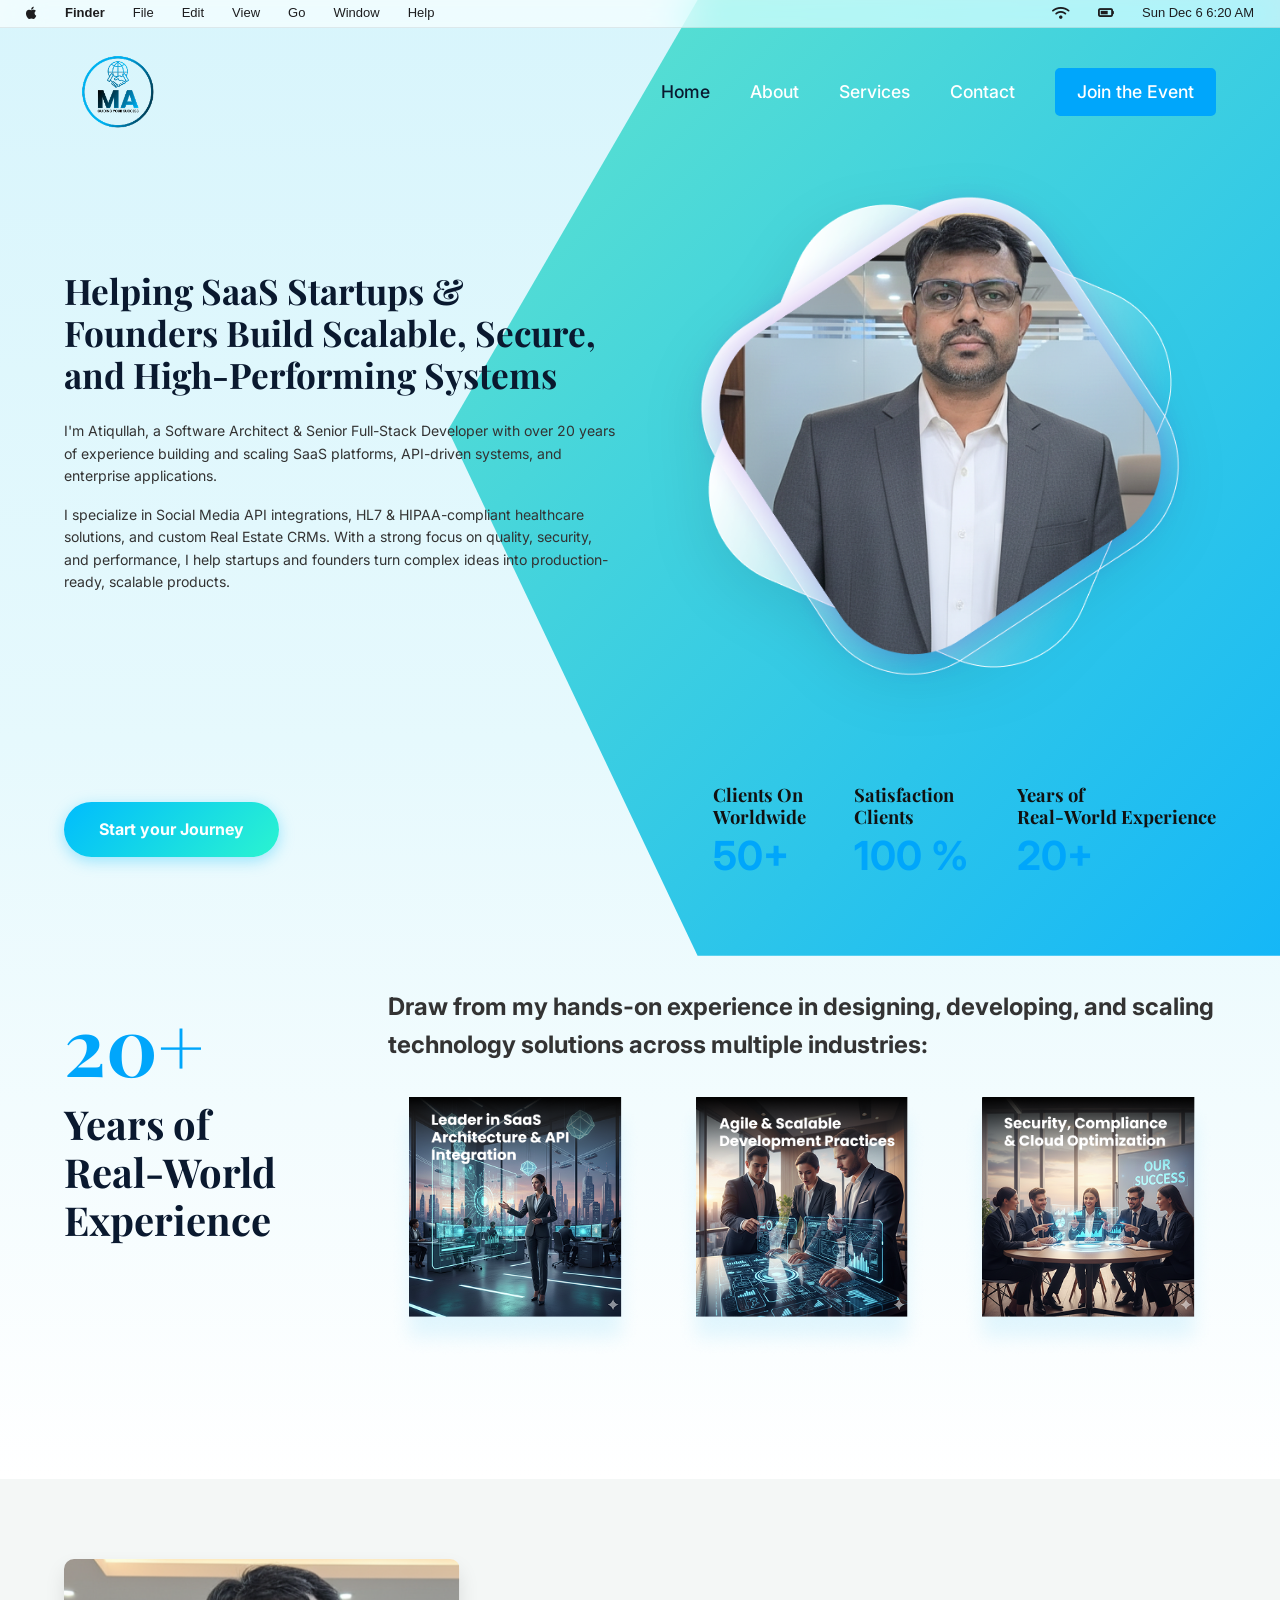
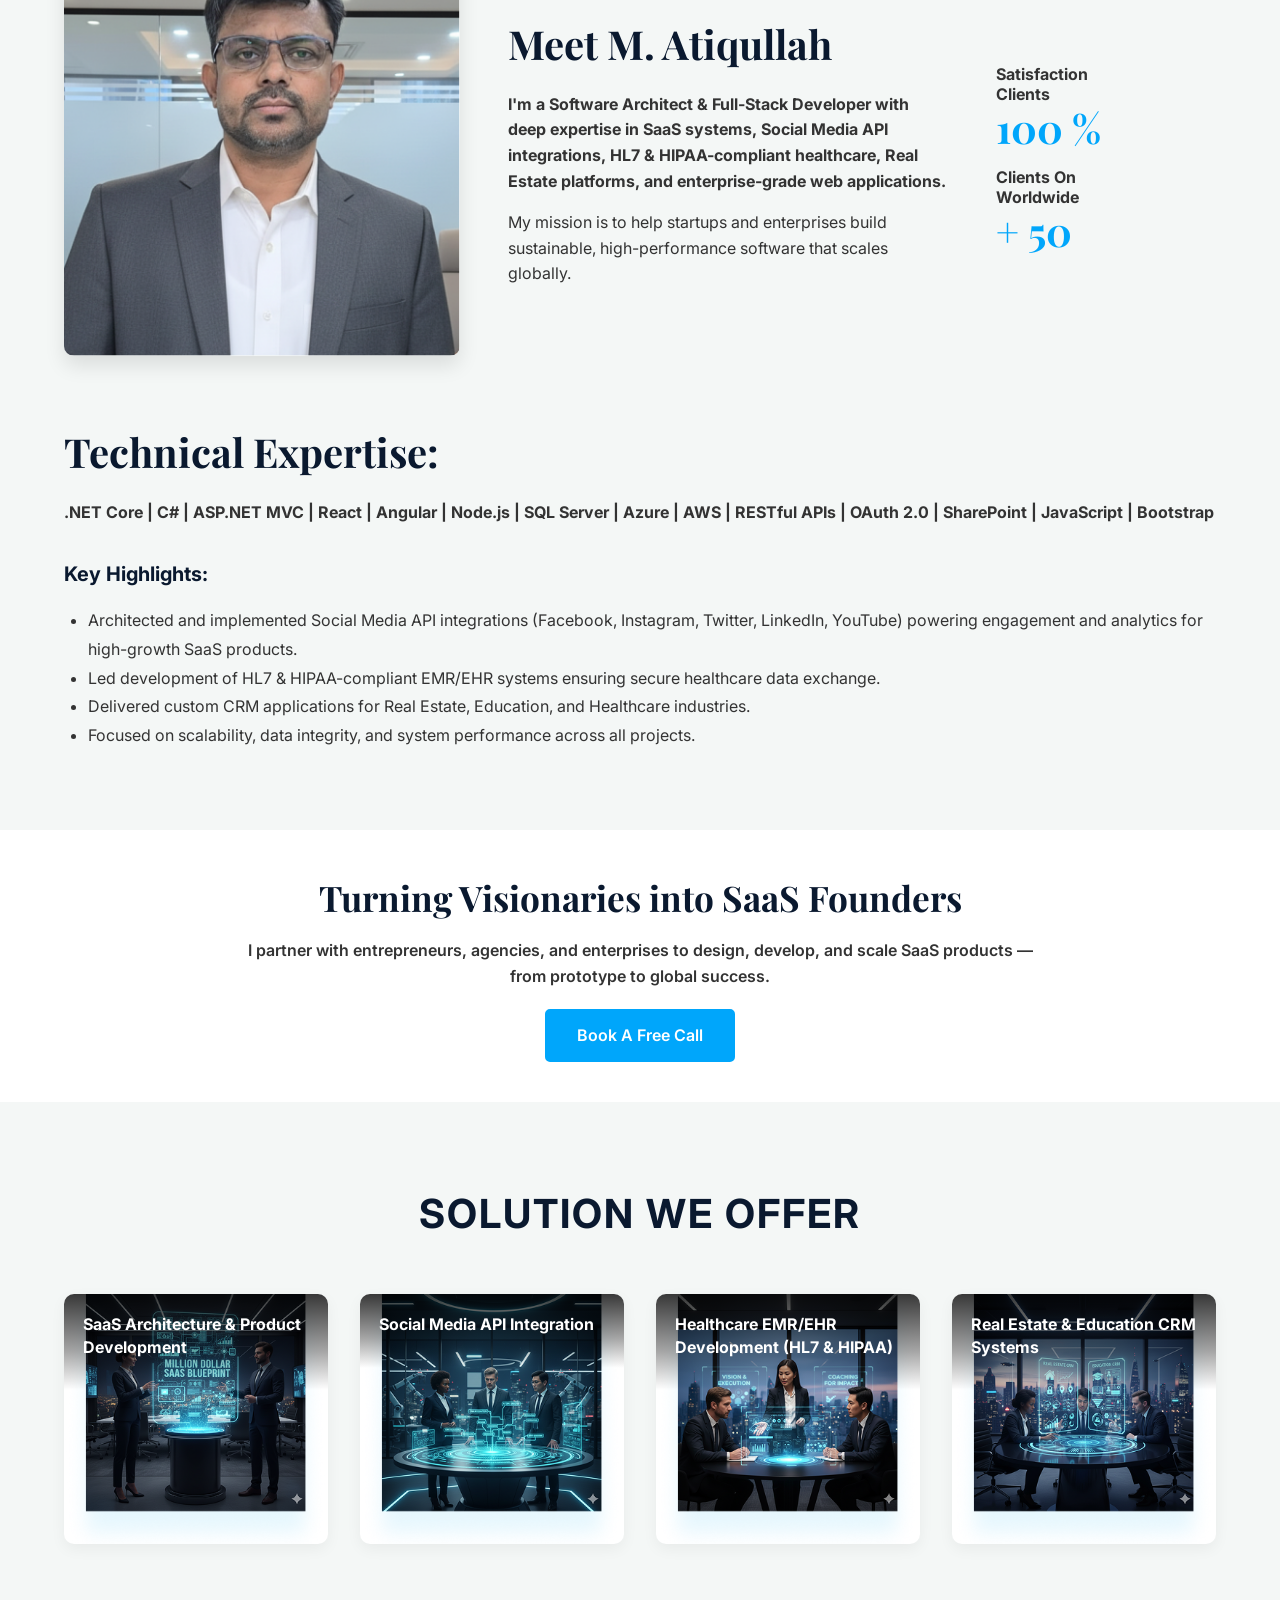
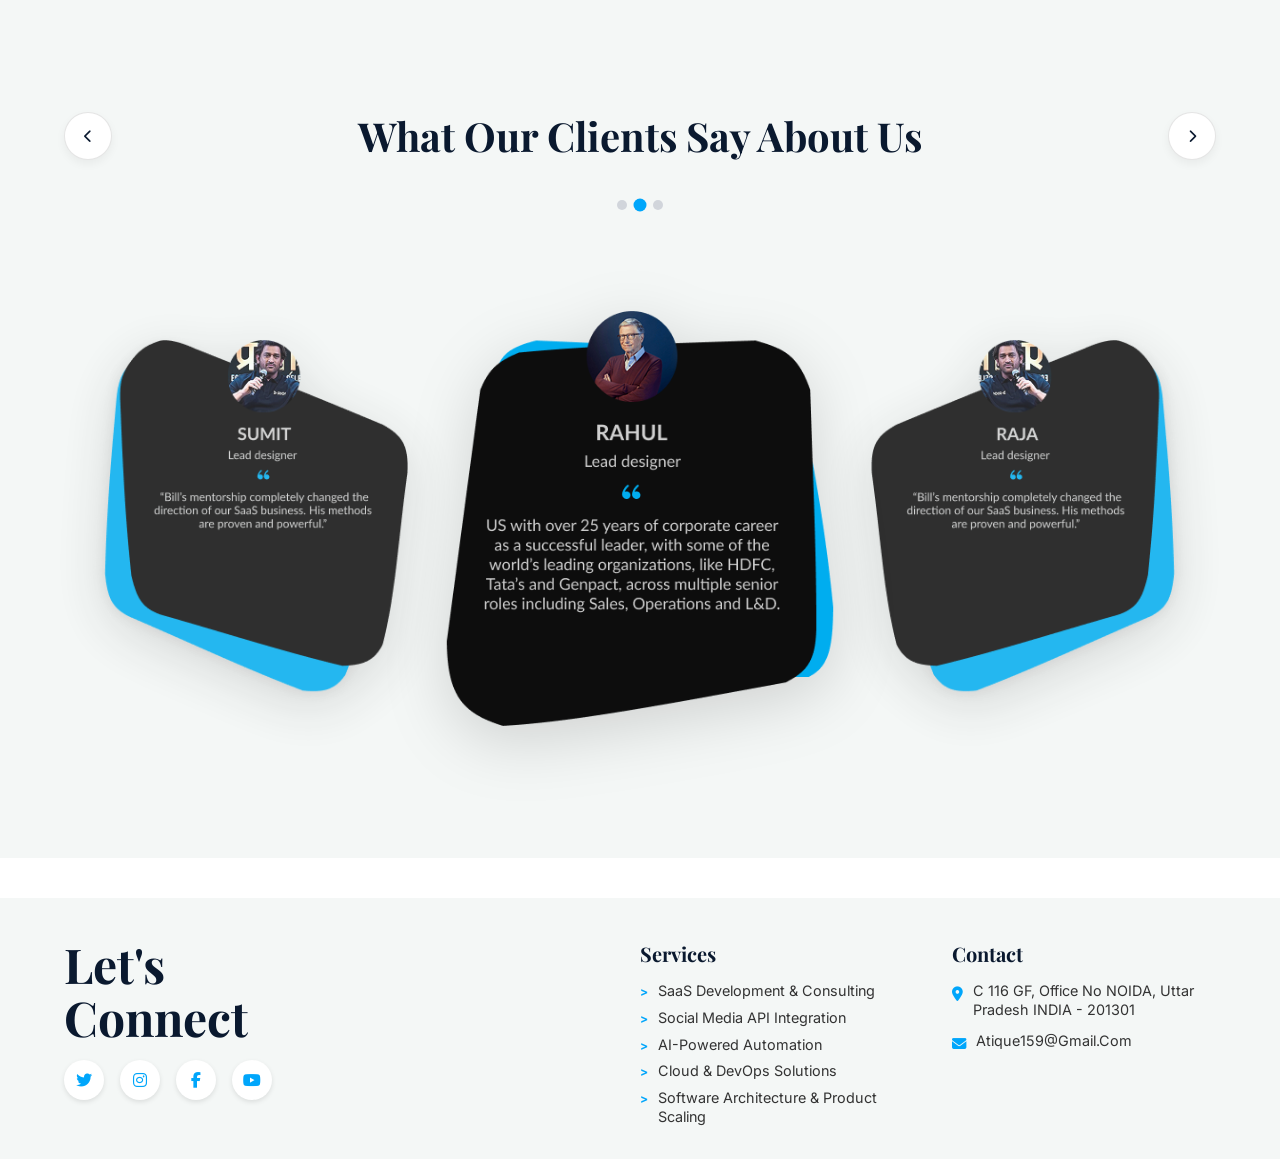
==== index.html @ 6e347f7b "Initial commit: Atiqullah portfolio website" ====
<!DOCTYPE html>
<html lang="en">
<head>
  <meta charset="UTF-8">
  <meta name="viewport" content="width=device-width, initial-scale=1.0">
  <title>M. Atiqullah - Software Architect & SaaS Developer</title>
  <meta name="description" content="M. Atiqullah is a Software Architect & Senior Full-Stack Developer helping startups build scalable SaaS platforms.">
  <link rel="stylesheet" href="styles.css">
  <link rel="stylesheet" href="https://cdnjs.cloudflare.com/ajax/libs/font-awesome/6.4.0/css/all.min.css">
</head>
<body>
  <!-- macOS Top Status Bar -->
  <div class="macos-menubar">
    <div class="menubar-left">
      <a href="#" class="menubar-item" style="font-size: 15px;"><i class="fab fa-apple"></i></a>
      <a href="#" class="menubar-item" style="font-weight: 700;">Finder</a>
      <a href="#" class="menubar-item">File</a>
      <a href="#" class="menubar-item">Edit</a>
      <a href="#" class="menubar-item">View</a>
      <a href="#" class="menubar-item">Go</a>
      <a href="#" class="menubar-item">Window</a>
      <a href="#" class="menubar-item">Help</a>
    </div>
    <div class="menubar-right">
      <span class="menubar-item"><i class="fas fa-wifi"></i></span>
      <span class="menubar-item"><i class="fas fa-battery-three-quarters"></i></span>
      <span id="macos-clock" class="menubar-item">Sat Jun 10 9:41 AM</span>
    </div>
  </div>

  <header class="header-transparent">
    <div class="container navbar">
      <a href="index.html" class="logo">
        <img src="4%201.png" alt="MA Logo" class="logo-img">
      </a>
      <button class="hamburger"><i class="fas fa-bars"></i></button>
      <ul class="nav-links">
        <li><a href="index.html" class="active">Home</a></li>
        <li><a href="about.html">About</a></li>
        <li><a href="services.html">Services</a></li>
        <li><a href="contact.html">Contact</a></li>
        <li><a href="#" class="btn" style="padding: 8px 20px;">Join the Event</a></li>
      </ul>
    </div>
  </header>

  <main>
    <!-- Top Gradient Wrapper -->
    <div style="background: linear-gradient(180deg, #d8f5fc 0%, #e6f9fd 50%, #ffffff 100%); padding-bottom: 2rem;">
      <!-- Hero Section -->
      <section class="hero">
        <div class="hero-bg-shape"></div>
        <div class="container hero-content">
          <div class="hero-text">
            <h1>Helping SaaS Startups & Founders Build Scalable, Secure, and High-Performing Systems</h1>
            <p>I'm Atiqullah, a Software Architect & Senior Full-Stack Developer with over 20 years of experience building and scaling SaaS platforms, API-driven systems, and enterprise applications.</p>
            <p>I specialize in Social Media API integrations, HL7 & HIPAA-compliant healthcare solutions, and custom Real Estate CRMs. With a strong focus on quality, security, and performance, I help startups and founders turn complex ideas into production-ready, scalable products.</p>
          </div>
          <div class="hero-image">
            <img src="Group%201000001688.png" alt="M. Atiqullah">
          </div>
          
          <div class="hero-bottom-row">
            <a href="contact.html" class="btn btn-pill">Start your Journey</a>
            
            <div class="hero-stats">
              <div class="stat-item">
                <p>Clients On<br>Worldwide</p>
                <h3 class="text-primary" style="font-size: 2.5rem; margin-bottom: 0;">50+</h3>
              </div>
              <div class="stat-item">
                <p>Satisfaction<br>Clients</p>
                <h3 class="text-primary" style="font-size: 2.5rem; margin-bottom: 0;">100 %</h3>
              </div>
              <div class="stat-item">
                <p>Years of<br>Real-World Experience</p>
                <h3 class="text-primary" style="font-size: 2.5rem; margin-bottom: 0;">20+</h3>
              </div>
            </div>
          </div>
        </div>
      </section>

      <!-- Experience Section -->
      <section class="section-padding" style="padding-top: 2rem;">
        <div class="container">
          <div style="display: grid; grid-template-columns: 1fr 3fr; gap: 3rem; align-items: start;">
            <!-- Left Column: 20+ Years text -->
            <div style="padding-top: 1rem;">
              <h2 class="text-primary" style="font-size: 5rem; line-height: 1; margin: 0; font-weight: bold;">20+</h2>
              <h2 style="font-size: 2.5rem; margin-top: 1rem; line-height: 1.2;">Years of<br>Real-World<br>Experience</h2>
            </div>
            
            <!-- Right Column: Text and 3 Cards -->
            <div>
              <p style="font-size: 1.5rem; font-weight: 700; margin-bottom: 2rem; font-family: var(--font-body); color: var(--text-dark);">
                Draw from my hands-on experience in designing, developing, and scaling technology solutions across multiple industries:
              </p>
              
              <div class="grid-3">
                <div class="card" style="box-shadow: none; background: transparent;">
                  <img src="Group%201000001676.png" alt="Leader in SaaS Architecture & API Integration" style="height: auto; border-radius: 10px;">
                </div>
                <div class="card" style="box-shadow: none; background: transparent;">
                  <img src="Group%201000001677.png" alt="Agile & Scalable Development Practices" style="height: auto; border-radius: 10px;">
                </div>
                <div class="card" style="box-shadow: none; background: transparent;">
                  <img src="Group%201000001678.png" alt="Security, Compliance & Cloud Optimization" style="height: auto; border-radius: 10px;">
                </div>
              </div>
            </div>
          </div>
        </div>
      </section>
    </div>

    <!-- Meet Me Section -->
    <section class="section-padding bg-light">
      <div class="container">
        <div style="display: grid; grid-template-columns: 1.8fr 2fr 1fr; gap: 3rem; align-items: center;">
          <img src="unsplash_6anudmpILw4.png" alt="M. Atiqullah" style="width: 100%; min-height: 320px; object-fit: cover; border-radius: 10px; box-shadow: 0 10px 20px rgba(0,0,0,0.1);">
          
          <div>
            <h2>Meet M. Atiqullah</h2>
            <p><strong>I'm a Software Architect & Full-Stack Developer with deep expertise in SaaS systems, Social Media API integrations, HL7 & HIPAA-compliant healthcare, Real Estate platforms, and enterprise-grade web applications.</strong></p>
            <p>My mission is to help startups and enterprises build sustainable, high-performance software that scales globally.</p>
          </div>
          
          <div>
            <div class="stat-item" style="margin-bottom: 1.2rem;">
              <p style="margin-bottom: 0.25rem; line-height: 1.25;"><strong>Satisfaction<br>Clients</strong></p>
              <h3 class="text-primary" style="font-size: 2.5rem; margin-bottom: 0; line-height: 1;">100 %</h3>
            </div>
            <div class="stat-item">
              <p style="margin-bottom: 0.25rem; line-height: 1.25;"><strong>Clients On<br>Worldwide</strong></p>
              <h3 class="text-primary" style="font-size: 2.5rem; margin-bottom: 0; line-height: 1;">+ 50</h3>
            </div>
          </div>
        </div>

        <div style="margin-top: 4rem;">
          <h2>Technical Expertise:</h2>
          <p><strong>.NET Core | C# | ASP.NET MVC | React | Angular | Node.js | SQL Server | Azure | AWS | RESTful APIs | OAuth 2.0 | SharePoint | JavaScript | Bootstrap</strong></p>
          
          <h3 style="margin-top: 2rem; font-size: 1.25rem; font-family: var(--font-body);">Key Highlights:</h3>
          <ul style="padding-left: 1.5rem; line-height: 1.8;">
            <li>Architected and implemented Social Media API integrations (Facebook, Instagram, Twitter, LinkedIn, YouTube) powering engagement and analytics for high-growth SaaS products.</li>
            <li>Led development of HL7 & HIPAA-compliant EMR/EHR systems ensuring secure healthcare data exchange.</li>
            <li>Delivered custom CRM applications for Real Estate, Education, and Healthcare industries.</li>
            <li>Focused on scalability, data integrity, and system performance across all projects.</li>
          </ul>
        </div>
      </div>
    </section>

    <!-- Banner -->
    <section class="banner">
      <div class="container">
        <h2 style="font-family: var(--font-heading);">Turning Visionaries into SaaS Founders</h2>
        <p style="font-weight: 600; max-width: 800px; margin: 0 auto 2rem;">I partner with entrepreneurs, agencies, and enterprises to design, develop, and scale SaaS products — from prototype to global success.</p>
        <a href="contact.html" class="btn">Book A Free Call</a>
      </div>
    </section>

    <!-- Solutions Section -->
    <section class="section-padding bg-light">
      <div class="container">
        <h2 class="text-center" style="font-family: var(--font-body); text-transform: uppercase; letter-spacing: 2px; margin-bottom: 3rem;">Solution We Offer</h2>
        <div class="grid-4">
          <div class="card solution-card">
            <div class="solution-card-inner">
              <img src="Rectangle%206%20(2).png" alt="SaaS Architecture & Product Development">
              <div class="solution-label">
                <span>SaaS Architecture &amp; Product Development</span>
              </div>
            </div>
          </div>
          <div class="card solution-card">
            <div class="solution-card-inner">
              <img src="Rectangle%206%20(1).png" alt="Social Media API Integration">
              <div class="solution-label">
                <span>Social Media API Integration</span>
              </div>
            </div>
          </div>
          <div class="card solution-card">
            <div class="solution-card-inner">
              <img src="Rectangle%206.png" alt="Healthcare EMR/EHR Development (HL7 & HIPAA)">
              <div class="solution-label">
                <span>Healthcare EMR/EHR Development (HL7 &amp; HIPAA)</span>
              </div>
            </div>
          </div>
          <div class="card solution-card">
            <div class="solution-card-inner">
              <img src="Rectangle%207.png" alt="Real Estate & Education CRM Systems">
              <div class="solution-label">
                <span>Real Estate &amp; Education CRM Systems</span>
              </div>
            </div>
          </div>
        </div>
      </div>
    </section>

    <!-- Testimonials -->
    <section class="testimonials-section section-padding">
      <div class="container">
        <div class="testimonials-header">
          <button class="testimonial-nav-btn" id="prev-btn"><i class="fas fa-chevron-left"></i></button>
          <h2 style="margin-bottom: 0;">What Our Clients Say About Us</h2>
          <button class="testimonial-nav-btn" id="next-btn"><i class="fas fa-chevron-right"></i></button>
        </div>
        <div class="testimonials-dots">
          <span class="dot"></span>
          <span class="dot active"></span>
          <span class="dot"></span>
        </div>

        <div class="testimonials-row">

          <!-- Card 1: SUMIT (side card) -->
          <div class="testimonial-card side-card">
            <img src="Group%207.png" alt="Sumit Testimonial">
          </div>

          <!-- Card 2: RAHUL (center featured card) -->
          <div class="testimonial-card center-card">
            <img src="Group%2010.png" alt="Rahul Testimonial">
          </div>

          <!-- Card 3: RAJA (side card) -->
          <div class="testimonial-card side-card">
            <img src="Group%209.png" alt="Raja Testimonial">
          </div>

        </div>
      </div>
    </section>
  </main>

  <footer>
    <div class="container footer-grid">
      <div class="footer-brand">
        <h2>Let's<br>Connect</h2>
        <div class="social-links">
          <a href="#"><i class="fab fa-twitter"></i></a>
          <a href="#"><i class="fab fa-instagram"></i></a>
          <a href="#"><i class="fab fa-facebook-f"></i></a>
          <a href="#"><i class="fab fa-youtube"></i></a>
        </div>
      </div>
      
      <div class="footer-links">
        <h3>Services</h3>
        <ul>
          <li><a href="services.html" style="text-decoration:none; color:inherit;">SaaS Development & Consulting</a></li>
          <li><a href="services.html" style="text-decoration:none; color:inherit;">Social Media API Integration</a></li>
          <li><a href="services.html" style="text-decoration:none; color:inherit;">AI-Powered Automation</a></li>
          <li><a href="services.html" style="text-decoration:none; color:inherit;">Cloud & DevOps Solutions</a></li>
          <li><a href="services.html" style="text-decoration:none; color:inherit;">Software Architecture & Product Scaling</a></li>
        </ul>
      </div>

      <div class="footer-contact">
        <h3>Contact</h3>
        <p>
          <i class="fas fa-map-marker-alt text-primary" style="margin-top: 5px;"></i>
          <span>C 116 GF, Office No NOIDA, Uttar Pradesh INDIA - 201301</span>
        </p>
        <p>
          <i class="fas fa-envelope text-primary" style="margin-top: 5px;"></i>
          <span>Atique159@Gmail.Com</span>
        </p>
      </div>
    </div>
  </footer>

  <script src="script.js"></script>
</body>
</html>
---- styles.css ----
@import url('https://fonts.googleapis.com/css2?family=Inter:wght@300;400;500;600;700&family=Playfair+Display:wght@400;500;600;700;800&display=swap');

:root {
  --primary-dark: #0a192f;
  --primary-light: #00a6fb;
  --text-dark: #333333;
  --text-light: #ffffff;
  --bg-light: #f4f7f6;
  --bg-white: #ffffff;
  
  --font-heading: 'Playfair Display', serif;
  --font-body: 'Inter', sans-serif;
  
  --transition: all 0.3s ease;
}

* {
  margin: 0;
  padding: 0;
  box-sizing: border-box;
}

html {
  scroll-behavior: smooth;
}

body {
  font-family: var(--font-body);
  color: var(--text-dark);
  line-height: 1.6;
  background-color: var(--bg-white);
  overflow-x: hidden;
}

/* Typography */
h1, h2, h3, h4, h5, h6 {
  font-family: var(--font-heading);
  color: var(--primary-dark);
  margin-bottom: 1rem;
}

h1 { font-size: 3.5rem; line-height: 1.2; }
h2 { font-size: 2.5rem; }
h3 { font-size: 1.75rem; }
p { margin-bottom: 1rem; font-size: 1rem; }

/* Utilities */
.container {
  width: 90%;
  max-width: 1200px;
  margin: 0 auto;
}

.text-center { text-align: center; }
.text-primary { color: var(--primary-light); }
.text-dark { color: var(--primary-dark); }
.bg-light { background-color: var(--bg-light); }
.bg-dark { background-color: var(--primary-dark); color: var(--text-light); }
.bg-dark h1, .bg-dark h2, .bg-dark h3 { color: var(--text-light); }

.section-padding {
  padding: 5rem 0;
}

/* Buttons */
.btn {
  display: inline-block;
  padding: 12px 30px;
  background-color: var(--primary-light);
  color: var(--text-light);
  text-decoration: none;
  border-radius: 5px;
  font-weight: 600;
  transition: var(--transition);
  border: 2px solid var(--primary-light);
  cursor: pointer;
  white-space: nowrap;
}

.btn:hover {
  background-color: transparent;
  color: var(--primary-light);
}

/* macOS Menu Bar */
.macos-menubar {
  position: fixed;
  top: 0;
  left: 0;
  width: 100%;
  height: 28px;
  background: rgba(255, 255, 255, 0.65);
  backdrop-filter: blur(20px) saturate(180%);
  -webkit-backdrop-filter: blur(20px) saturate(180%);
  display: flex;
  justify-content: space-between;
  align-items: center;
  padding: 0 20px;
  font-family: -apple-system, BlinkMacSystemFont, "Segoe UI", Roboto, Helvetica, Arial, sans-serif;
  font-size: 13px;
  color: #1d1d1f;
  z-index: 2000;
  border-bottom: 1px solid rgba(0, 0, 0, 0.08);
}

.macos-menubar.menubar-white {
  background: #ffffff;
}

.menubar-left, .menubar-right {
  display: flex;
  align-items: center;
  gap: 16px;
}

.menubar-item {
  color: #1d1d1f;
  text-decoration: none;
  font-weight: 500;
  cursor: pointer;
  padding: 2px 6px;
  border-radius: 4px;
  transition: background 0.15s ease, color 0.15s ease;
  display: inline-flex;
  align-items: center;
}

.menubar-item:hover {
  background: rgba(0, 0, 0, 0.06);
}

.menubar-item i {
  font-size: 14px;
}

/* Header & Nav */
header {
  position: absolute;
  top: 28px;
  left: 0;
  width: 100%;
  background-color: var(--bg-white);
  box-shadow: 0 2px 10px rgba(0,0,0,0.1);
  z-index: 1000;
  transition: var(--transition);
}

.header-transparent {
  position: absolute;
  top: 28px;
  background-color: transparent;
  box-shadow: none;
}

.navbar {
  display: flex;
  justify-content: space-between;
  align-items: center;
  padding: 0.6rem 0;
}

.logo {
  font-family: var(--font-heading);
  font-size: 2rem;
  font-weight: 800;
  color: var(--primary-dark);
  text-decoration: none;
  display: flex;
  align-items: center;
  gap: 10px;
}

.logo-img {
  width: 108px;
  height: 108px;
  border-radius: 50%;
  object-fit: cover;
  display: block;
  transition: var(--transition);
}

.logo-img:hover {
  transform: scale(1.05);
}

.nav-links {
  display: flex;
  list-style: none;
  gap: 2.5rem;
  align-items: center;
}

.nav-links a {
  text-decoration: none;
  color: var(--text-dark);
  font-size: 1.1rem;
  font-weight: 500;
  transition: var(--transition);
}

.nav-links a:hover, .nav-links a.active {
  color: var(--primary-light);
}

.header-transparent .nav-links a {
  color: var(--text-light);
}

.header-transparent .nav-links a:hover, .header-transparent .nav-links a.active {
  color: var(--primary-dark);
}

.hamburger {
  display: none;
  cursor: pointer;
  background: none;
  border: none;
  font-size: 1.5rem;
  color: var(--primary-dark);
}

/* Hero Section */
.hero {
  padding-top: 10rem;
  padding-bottom: 5rem;
  display: flex;
  align-items: center;
  min-height: 100vh;
  position: relative;
  overflow: hidden;
}

.hero-bg-shape {
  position: absolute;
  top: 0;
  right: 0;
  width: 65%;
  height: 100%;
  background: linear-gradient(135deg, #5fe4cd 0%, #15b7f7 100%);
  clip-path: polygon(30% 0, 100% 0, 100% 100%, 30% 100%, 0 45%);
  z-index: 0;
}

.hero-content {
  display: grid;
  grid-template-columns: 1fr 1fr;
  gap: 3rem;
  align-items: center;
  position: relative;
  z-index: 1;
}

.hero-text h1 {
  font-size: 2.2rem;
  margin-bottom: 1.5rem;
}

.hero-text p {
  font-size: 0.88rem;
}

.hero-bottom-row {
  grid-column: span 2;
  display: flex;
  justify-content: space-between;
  align-items: center;
  margin-top: 1rem;
  width: 100%;
}

.hero-stats {
  display: flex;
  gap: 3rem;
  align-items: flex-start;
}

.hero-stats .stat-item {
  display: flex;
  flex-direction: column;
}

.hero-stats .stat-item p {
  font-family: var(--font-heading);
  font-weight: 700;
  font-size: 1.15rem;
  color: #111111;
  line-height: 1.2;
  margin-bottom: 0.5rem;
}

.hero-stats .stat-item h3 {
  font-family: var(--font-body);
  color: var(--primary-light);
  font-size: 2.5rem;
  font-weight: 700;
  margin: 0;
  line-height: 1;
}

.btn-pill {
  border-radius: 50px !important;
  background: linear-gradient(135deg, #00bcfd 0%, #2bf4d0 100%) !important;
  border: none !important;
  padding: 15px 35px !important;
  box-shadow: 0 4px 15px rgba(0, 188, 253, 0.35);
  font-weight: 700;
  transition: transform 0.2s ease, box-shadow 0.2s ease;
  color: #ffffff !important;
}

.btn-pill:hover {
  transform: translateY(-2px);
  box-shadow: 0 6px 20px rgba(0, 188, 253, 0.5);
  color: #ffffff !important;
}

.hero-image {
  position: relative;
  text-align: right;
}

.hero-image img {
  max-width: 100%;
  height: auto;
  border-radius: 20px;
  filter: drop-shadow(0 20px 30px rgba(0,0,0,0.1));
}

/* Cards & Grids */
.grid-3 {
  display: grid;
  grid-template-columns: repeat(3, 1fr);
  gap: 2rem;
}

.grid-4 {
  display: grid;
  grid-template-columns: repeat(4, 1fr);
  gap: 2rem;
}

.card {
  background: var(--bg-white);
  border-radius: 10px;
  overflow: hidden;
  box-shadow: 0 5px 15px rgba(0,0,0,0.05);
  transition: var(--transition);
}

.card:hover {
  transform: translateY(-10px);
  box-shadow: 0 15px 30px rgba(0,0,0,0.1);
}

.card img {
  width: 100%;
  height: 200px;
  object-fit: cover;
}

.card-content {
  padding: 1.5rem;
}

.card-content h3 {
  font-size: 1.25rem;
  margin-bottom: 1rem;
}

/* Solution Cards with Text Overlay */
.solution-card {
  padding: 0;
  overflow: hidden;
}

.solution-card-inner {
  position: relative;
  width: 100%;
  height: 100%;
}

.solution-card-inner img {
  width: 100%;
  height: 250px;
  object-fit: cover;
  display: block;
}

.solution-label {
  position: absolute;
  top: 0;
  left: 0;
  right: 0;
  background: linear-gradient(180deg, rgba(0,0,0,0.78) 0%, rgba(0,0,0,0.35) 60%, transparent 100%);
  padding: 1.2rem 1.2rem 2rem;
}

.solution-label span {
  color: #ffffff;
  font-family: var(--font-body);
  font-weight: 700;
  font-size: 1rem;
  line-height: 1.4;
  display: block;
}

/* Banner */
.banner {
  text-align: center;
  padding: 2.5rem 0;
}

.banner h2 {
  font-size: 2.2rem;
  margin-bottom: 0.75rem;
}

.banner p {
  margin-bottom: 1.2rem !important;
}

/* Footer */
footer {
  background-color: var(--bg-light);
  padding: 2.5rem 0 1.5rem;
  margin-top: 2.5rem;
}

.footer-grid {
  display: grid;
  grid-template-columns: 2fr 1fr 1fr;
  gap: 3rem;
}

.footer-brand h2 {
  font-size: 3rem;
  line-height: 1.1;
  margin-bottom: 0.75rem;
}

.social-links {
  display: flex;
  gap: 1rem;
  margin-top: 1rem;
}

.social-links a {
  display: inline-flex;
  align-items: center;
  justify-content: center;
  width: 40px;
  height: 40px;
  border-radius: 50%;
  background: var(--bg-white);
  color: var(--primary-light);
  text-decoration: none;
  transition: var(--transition);
  box-shadow: 0 2px 5px rgba(0,0,0,0.1);
}

.social-links a:hover {
  background: var(--primary-light);
  color: var(--text-light);
}

.footer-links h3, .footer-contact h3 {
  font-size: 1.25rem;
  margin-bottom: 0.75rem;
}

.footer-links ul {
  list-style: none;
}

.footer-links li {
  margin-bottom: 0.5rem;
  display: flex;
  align-items: flex-start;
  gap: 10px;
  line-height: 1.3;
}

.footer-links a {
  font-size: 0.9rem;
}

.footer-links li::before {
  content: '>';
  color: var(--primary-light);
  font-weight: bold;
  font-size: 0.75rem;
  margin-top: 2px;
}

.footer-contact p {
  display: flex;
  align-items: flex-start;
  gap: 10px;
  margin-bottom: 0.75rem;
  font-size: 0.9rem;
  line-height: 1.3;
}

.footer-bottom {
  text-align: center;
  padding-top: 2rem;
  margin-top: 3rem;
  border-top: 1px solid rgba(0,0,0,0.1);
  font-size: 0.9rem;
}

/* Animations */
.fade-in {
  opacity: 0;
  transform: translateY(20px);
  transition: opacity 0.6s ease-out, transform 0.6s ease-out;
}

.fade-in.visible {
  opacity: 1;
  transform: translateY(0);
}

/* Testimonials Section */
.testimonials-section {
  background-color: var(--bg-light);
  position: relative;
  overflow: hidden;
}

.testimonials-header {
  display: flex;
  justify-content: space-between;
  align-items: center;
  margin-bottom: 2rem;
}

.testimonials-header h2 {
  font-family: var(--font-heading);
  font-size: 2.5rem;
  color: var(--primary-dark);
  font-weight: 700;
  text-align: center;
  flex-grow: 1;
}

.testimonial-nav-btn {
  background: var(--bg-white);
  border: 1px solid rgba(0, 0, 0, 0.1);
  color: var(--primary-dark);
  width: 48px;
  height: 48px;
  border-radius: 50%;
  display: flex;
  align-items: center;
  justify-content: center;
  cursor: pointer;
  box-shadow: 0 4px 10px rgba(0, 0, 0, 0.05);
  transition: var(--transition);
  z-index: 10;
}

.testimonial-nav-btn:hover {
  background: var(--primary-light);
  color: var(--text-light);
  border-color: var(--primary-light);
  transform: translateY(-2px);
  box-shadow: 0 6px 15px rgba(0, 166, 251, 0.2);
}

.testimonials-dots {
  display: flex;
  justify-content: center;
  gap: 0.5rem;
  margin-bottom: 3rem;
}

.dot {
  width: 10px;
  height: 10px;
  border-radius: 50%;
  background-color: #d1d5db;
  cursor: pointer;
  transition: var(--transition);
}

.dot.active {
  background-color: var(--primary-light);
  transform: scale(1.3);
}

.testimonials-row {
  display: flex;
  justify-content: center;
  align-items: center;
  gap: 1.5rem;
  max-width: 1200px;
  margin: 0 auto;
  min-height: 520px;
}

.testimonial-card {
  background: transparent;
  border: none;
  box-shadow: none;
  padding: 0;
  margin: 0;
  transition: var(--transition);
  display: flex;
  justify-content: center;
  align-items: center;
  flex: 1;
}

.testimonial-card img {
  width: 100%;
  height: auto;
  display: block;
  transition: var(--transition);
  filter: drop-shadow(0 15px 30px rgba(0, 0, 0, 0.15));
}

/* Sizing and scaling for 3D layout to match Figma designs in home.pdf */
.testimonial-card.side-card img {
  max-width: 360px;
  opacity: 0.85;
  transform: scale(0.92);
}

.testimonial-card.center-card img {
  max-width: 440px;
  opacity: 1;
  transform: scale(1.05);
  z-index: 5;
}

/* Hover effects */
.testimonial-card:hover img {
  opacity: 1;
  transform: scale(0.96);
  filter: drop-shadow(0 20px 40px rgba(0, 0, 0, 0.22));
}

.testimonial-card.center-card:hover img {
  transform: scale(1.08);
}

/* Responsive */
@media (max-width: 992px) {
  .hero-content {
    grid-template-columns: 1fr;
    text-align: center;
  }
  .hero-image {
    text-align: center;
    margin-bottom: 2rem;
  }
  .hero-bottom-row {
    grid-column: auto;
    flex-direction: column;
    align-items: center;
    gap: 2.5rem;
    margin-top: 2.5rem;
  }
  .hero-stats {
    flex-direction: row;
    flex-wrap: wrap;
    justify-content: center;
    gap: 3rem;
  }
  .grid-3, .grid-4, .footer-grid {
    grid-template-columns: repeat(2, 1fr);
  }
  
  /* Testimonials Responsive */
  .testimonials-row {
    flex-direction: column;
    align-items: center;
    gap: 3rem;
    padding-top: 2rem;
    min-height: auto;
  }
  
  .testimonial-card {
    width: 100%;
    max-width: 420px;
  }
  
  .testimonial-card.side-card img,
  .testimonial-card.center-card img {
    max-width: 100%;
    transform: none;
    opacity: 1;
  }
  
  .testimonial-card:hover img,
  .testimonial-card.center-card:hover img {
    transform: translateY(-5px);
  }
}

@media (max-width: 576px) {
  .hero-stats {
    flex-direction: column;
    align-items: center;
    gap: 2rem;
  }
}


@media (max-width: 768px) {
  .macos-menubar {
    display: none;
  }
  
  header, .header-transparent {
    top: 0;
  }
  
  .hero {
    padding-top: 8rem;
  }

  h1 { font-size: 2.5rem; }
  h2 { font-size: 2rem; }
  
  .logo {
    font-size: 1.5rem;
  }
  
  .logo-img {
    width: 90px;
    height: 90px;
  }
  
  .nav-links {
    display: none;
    position: absolute;
    top: 100%;
    left: 0;
    width: 100%;
    background: var(--bg-white);
    flex-direction: column;
    padding: 2rem 0;
    box-shadow: 0 5px 10px rgba(0,0,0,0.1);
  }
  
  .nav-links.active {
    display: flex;
  }
  
  .hamburger {
    display: block;
  }
  
  .grid-3, .grid-4, .footer-grid {
    grid-template-columns: 1fr;
  }
}
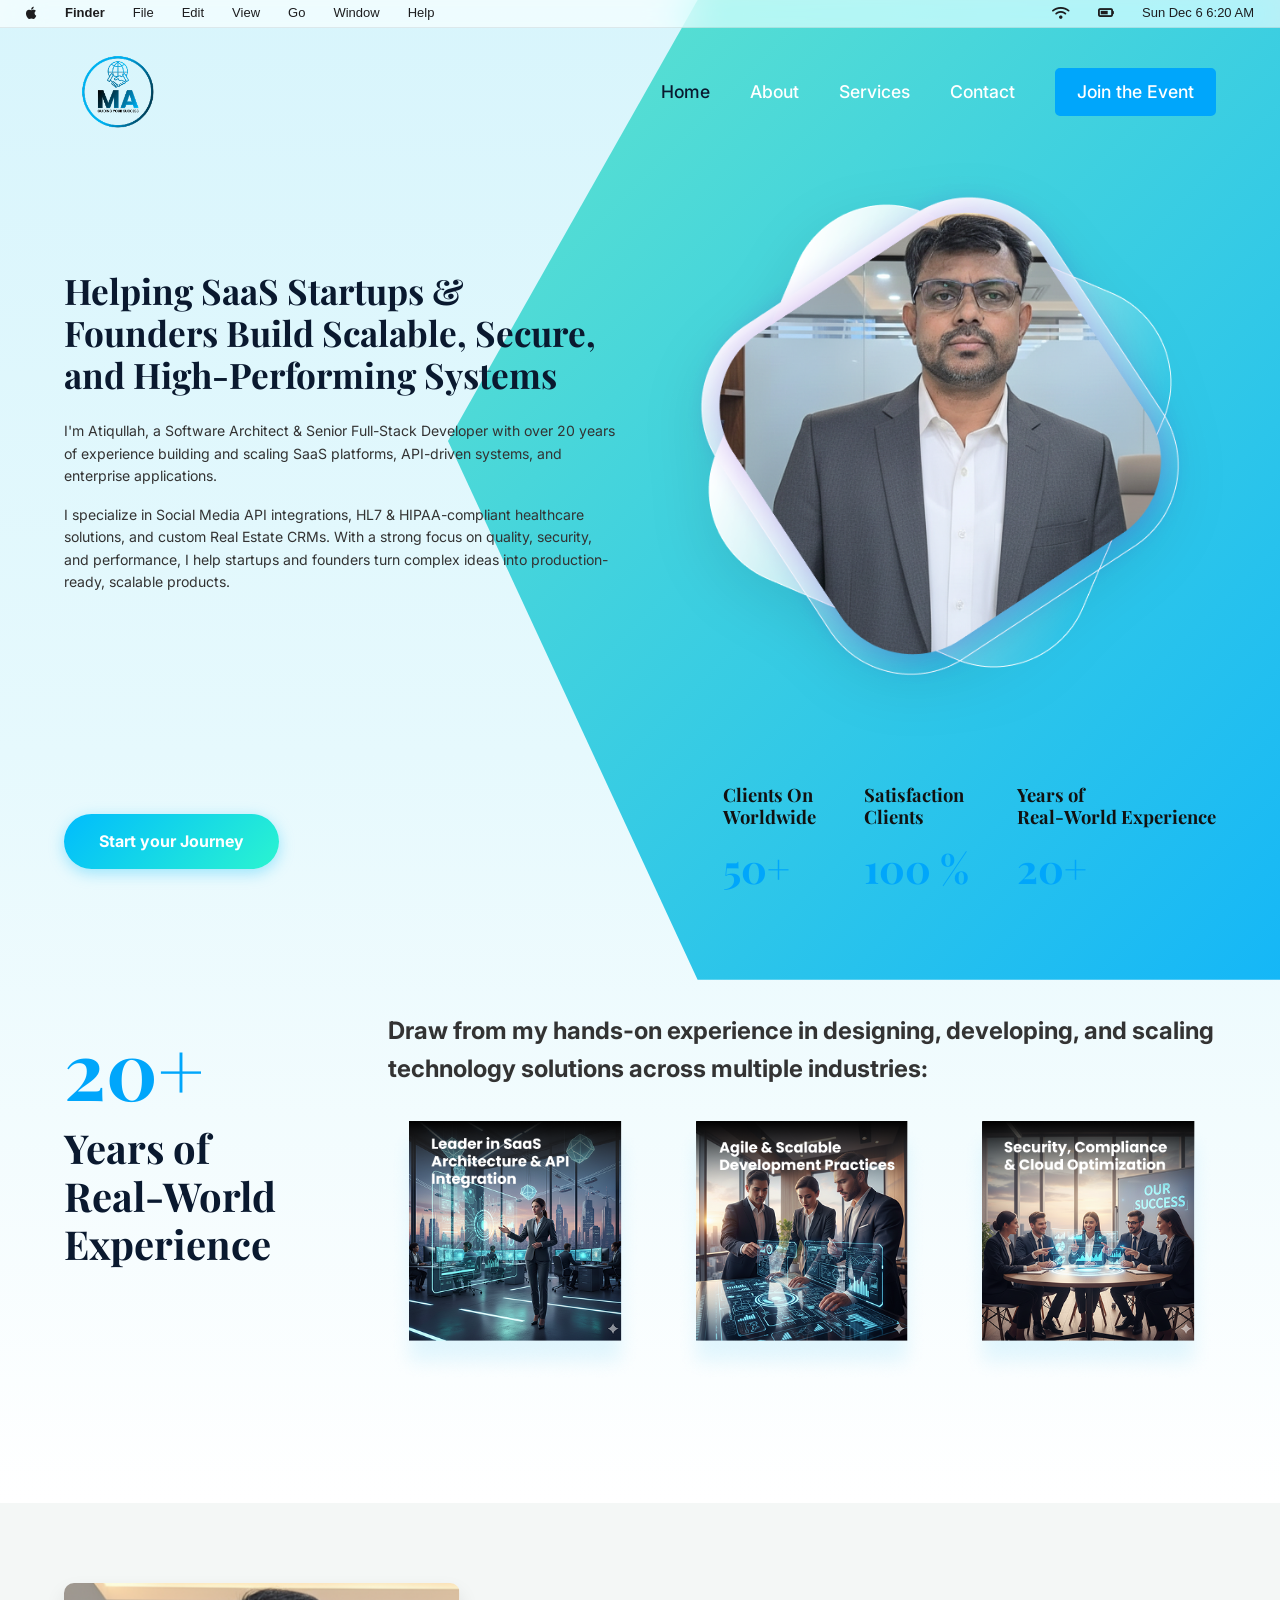
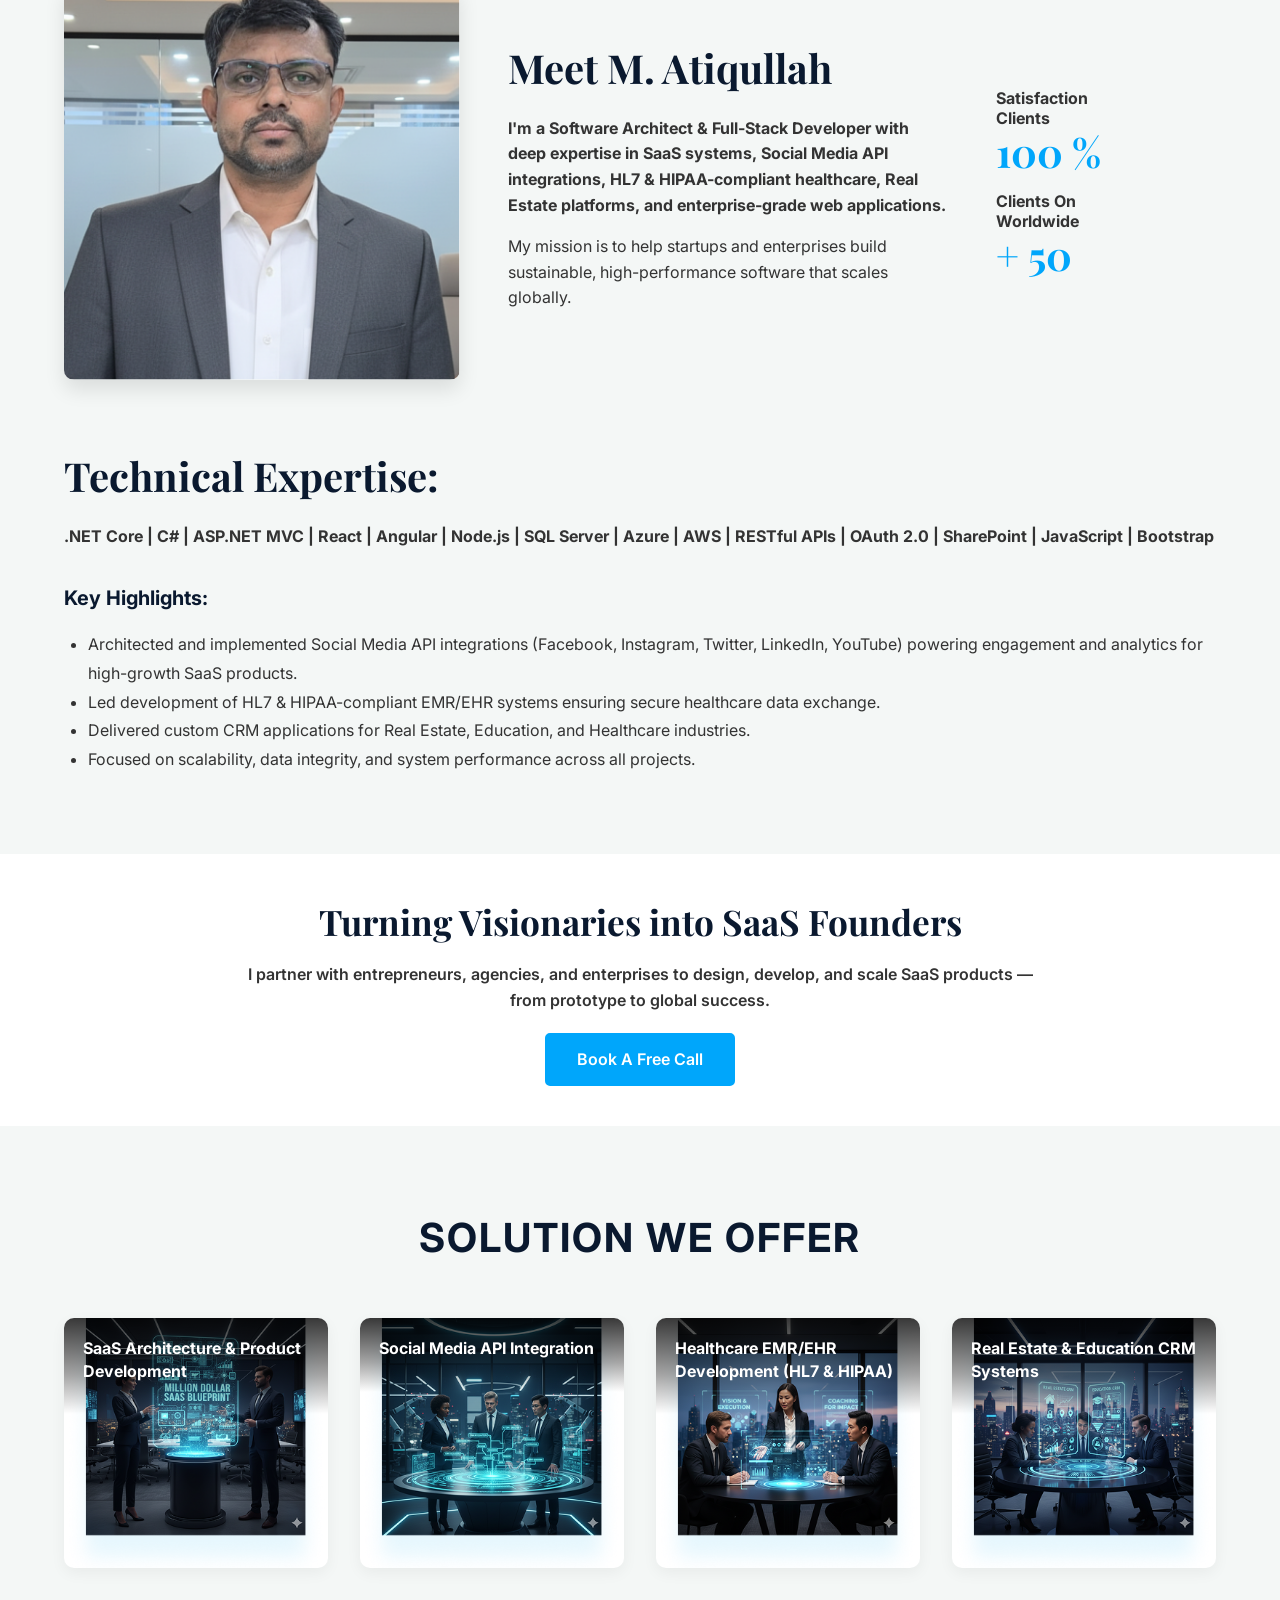
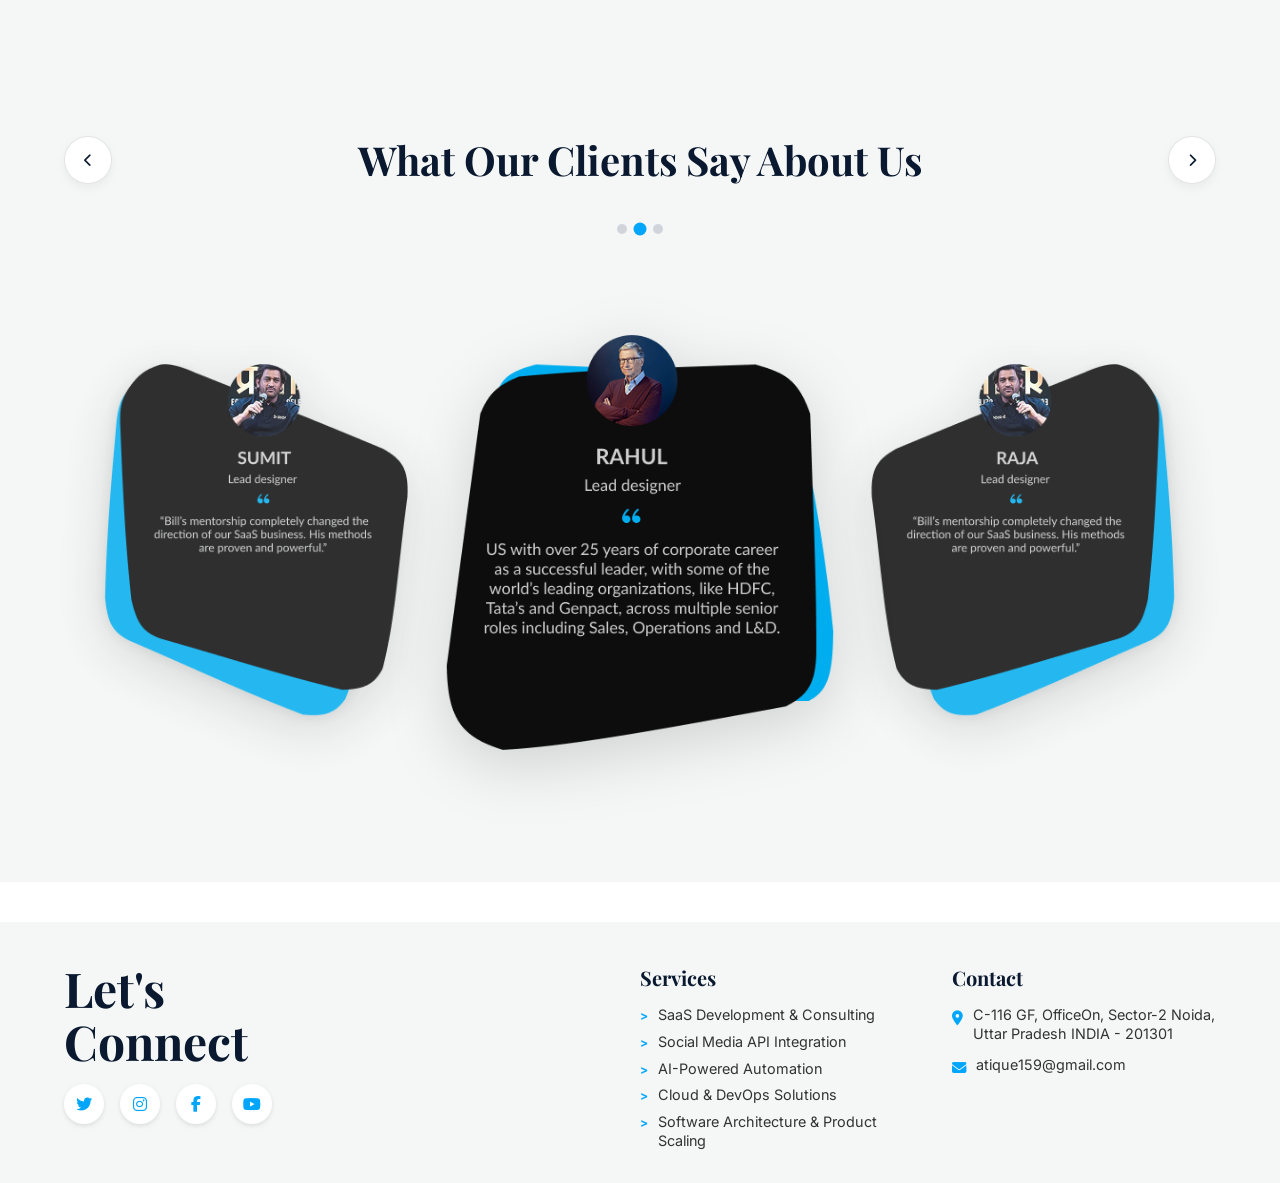
==== commit 37be9862: "Fix accessibility skipped heading, optimize hero image performance, and correct contact address and " ====
--- a/index.html
+++ b/index.html
@@ -5,6 +5,13 @@
   <meta name="viewport" content="width=device-width, initial-scale=1.0">
   <title>M. Atiqullah - Software Architect & SaaS Developer</title>
   <meta name="description" content="M. Atiqullah is a Software Architect & Senior Full-Stack Developer helping startups build scalable SaaS platforms.">
+    <link rel="preconnect" href="https://fonts.googleapis.com">
+    <link rel="preconnect" href="https://fonts.gstatic.com" crossorigin>
+    <meta property="og:title" content="Atiqullah Portfolio">
+    <meta property="og:description" content="Software Architect & SaaS Developer portfolio showcasing projects and expertise.">
+    <meta property="og:url" content="https://atiqullah-portfolio.onrender.com/">
+    <meta property="og:image" content="https://atiqullah-portfolio.onrender.com/Group%201000001688.png">
+    <link rel="canonical" href="https://atiqullah-portfolio.onrender.com/">
   <link rel="stylesheet" href="styles.css">
   <link rel="stylesheet" href="https://cdnjs.cloudflare.com/ajax/libs/font-awesome/6.4.0/css/all.min.css">
 </head>
@@ -28,7 +35,7 @@
     </div>
   </div>
 
-  <header class="header-transparent">
+    <header role="banner" class="header-transparent">
     <div class="container navbar">
       <a href="index.html" class="logo">
         <img src="4%201.png" alt="MA Logo" class="logo-img">
@@ -48,16 +55,17 @@
     <!-- Top Gradient Wrapper -->
     <div style="background: linear-gradient(180deg, #d8f5fc 0%, #e6f9fd 50%, #ffffff 100%); padding-bottom: 2rem;">
       <!-- Hero Section -->
-      <section class="hero">
+      <section class="hero" aria-labelledby="hero-heading">
+      <h1 id="hero-heading" class="sr-only">Hero Section</h1>
         <div class="hero-bg-shape"></div>
         <div class="container hero-content">
           <div class="hero-text">
-            <h1>Helping SaaS Startups & Founders Build Scalable, Secure, and High-Performing Systems</h1>
-            <p>I'm Atiqullah, a Software Architect & Senior Full-Stack Developer with over 20 years of experience building and scaling SaaS platforms, API-driven systems, and enterprise applications.</p>
+    <h1>Helping SaaS Startups &amp; Founders Build Scalable, Secure, and High-Performing Systems</h1>
+    <p>I'm Atiqullah, a Software Architect & Senior Full-Stack Developer with over 20 years of experience building and scaling SaaS platforms, API-driven systems, and enterprise applications.</p>
             <p>I specialize in Social Media API integrations, HL7 & HIPAA-compliant healthcare solutions, and custom Real Estate CRMs. With a strong focus on quality, security, and performance, I help startups and founders turn complex ideas into production-ready, scalable products.</p>
           </div>
           <div class="hero-image">
-            <img src="Group%201000001688.png" alt="M. Atiqullah">
+            <img src="Group%201000001688.png" width="600" height="400" fetchpriority="high" alt="M. Atiqullah">
           </div>
           
           <div class="hero-bottom-row">
@@ -66,15 +74,15 @@
             <div class="hero-stats">
               <div class="stat-item">
                 <p>Clients On<br>Worldwide</p>
-                <h3 class="text-primary" style="font-size: 2.5rem; margin-bottom: 0;">50+</h3>
+                <h2 class="text-primary" style="font-size: 2.5rem; margin-bottom: 0;">50+</h2>
               </div>
               <div class="stat-item">
                 <p>Satisfaction<br>Clients</p>
-                <h3 class="text-primary" style="font-size: 2.5rem; margin-bottom: 0;">100 %</h3>
+                <h2 class="text-primary" style="font-size: 2.5rem; margin-bottom: 0;">100 %</h2>
               </div>
               <div class="stat-item">
                 <p>Years of<br>Real-World Experience</p>
-                <h3 class="text-primary" style="font-size: 2.5rem; margin-bottom: 0;">20+</h3>
+                <h2 class="text-primary" style="font-size: 2.5rem; margin-bottom: 0;">20+</h2>
               </div>
             </div>
           </div>
@@ -99,13 +107,13 @@
               
               <div class="grid-3">
                 <div class="card" style="box-shadow: none; background: transparent;">
-                  <img src="Group%201000001676.png" alt="Leader in SaaS Architecture & API Integration" style="height: auto; border-radius: 10px;">
+                  <img src="Group%201000001676.png" alt="Leader in SaaS Architecture & API Integration" style="height: auto; border-radius: 10px;" width="360" height="360" loading="lazy">
                 </div>
                 <div class="card" style="box-shadow: none; background: transparent;">
-                  <img src="Group%201000001677.png" alt="Agile & Scalable Development Practices" style="height: auto; border-radius: 10px;">
+                  <img src="Group%201000001677.png" alt="Agile & Scalable Development Practices" style="height: auto; border-radius: 10px;" width="360" height="360" loading="lazy">
                 </div>
                 <div class="card" style="box-shadow: none; background: transparent;">
-                  <img src="Group%201000001678.png" alt="Security, Compliance & Cloud Optimization" style="height: auto; border-radius: 10px;">
+                  <img src="Group%201000001678.png" alt="Security, Compliance & Cloud Optimization" style="height: auto; border-radius: 10px;" width="360" height="360" loading="lazy">
                 </div>
               </div>
             </div>
@@ -266,11 +274,13 @@
         <h3>Contact</h3>
         <p>
           <i class="fas fa-map-marker-alt text-primary" style="margin-top: 5px;"></i>
-          <span>C 116 GF, Office No NOIDA, Uttar Pradesh INDIA - 201301</span>
+          <span class="sr-only" id="contact-heading">Contact Information</span>
+          <span>C-116 GF, OfficeOn, Sector-2 Noida, Uttar Pradesh INDIA - 201301</span>
         </p>
         <p>
           <i class="fas fa-envelope text-primary" style="margin-top: 5px;"></i>
-          <span>Atique159@Gmail.Com</span>
+          <span class="sr-only" id="email-heading">Email Address</span>
+          <span>atique159@gmail.com</span>
         </p>
       </div>
     </div>
--- a/styles.css
+++ b/styles.css
@@ -49,6 +49,18 @@
   width: 90%;
   max-width: 1200px;
   margin: 0 auto;
+}
+
+.sr-only {
+  position: absolute;
+  width: 1px;
+  height: 1px;
+  padding: 0;
+  margin: -1px;
+  overflow: hidden;
+  clip: rect(0, 0, 0, 0);
+  white-space: nowrap;
+  border: 0;
 }
 
 .text-center { text-align: center; }
@@ -645,8 +657,11 @@
   transform: scale(1.08);
 }
 
-/* Responsive */
+/* ============================================
+   RESPONSIVE — TABLET (max 992px)
+   ============================================ */
 @media (max-width: 992px) {
+  /* Hero */
   .hero-content {
     grid-template-columns: 1fr;
     text-align: center;
@@ -654,6 +669,7 @@
   .hero-image {
     text-align: center;
     margin-bottom: 2rem;
+    order: -1;
   }
   .hero-bottom-row {
     grid-column: auto;
@@ -666,73 +682,109 @@
     flex-direction: row;
     flex-wrap: wrap;
     justify-content: center;
-    gap: 3rem;
-  }
-  .grid-3, .grid-4, .footer-grid {
+    gap: 2rem;
+  }
+
+  /* Grids */
+  .grid-3 {
     grid-template-columns: repeat(2, 1fr);
   }
-  
-  /* Testimonials Responsive */
+  .grid-4 {
+    grid-template-columns: repeat(2, 1fr);
+  }
+  .footer-grid {
+    grid-template-columns: 1fr 1fr;
+  }
+
+  /* Experience section inline grid */
+  .experience-grid {
+    grid-template-columns: 1fr !important;
+    gap: 2rem !important;
+  }
+
+  /* Meet me section */
+  .meet-me-grid {
+    grid-template-columns: 1fr !important;
+    gap: 2rem !important;
+  }
+
+  /* Testimonials */
   .testimonials-row {
     flex-direction: column;
     align-items: center;
-    gap: 3rem;
+    gap: 2rem;
     padding-top: 2rem;
     min-height: auto;
   }
-  
   .testimonial-card {
     width: 100%;
     max-width: 420px;
   }
-  
   .testimonial-card.side-card img,
   .testimonial-card.center-card img {
     max-width: 100%;
     transform: none;
     opacity: 1;
   }
-  
   .testimonial-card:hover img,
   .testimonial-card.center-card:hover img {
     transform: translateY(-5px);
   }
-}
-
-@media (max-width: 576px) {
-  .hero-stats {
-    flex-direction: column;
-    align-items: center;
-    gap: 2rem;
-  }
-}
-
-
+
+  /* About / Contact / Services hero */
+  .page-hero-flex {
+    flex-direction: column !important;
+    align-items: flex-start !important;
+    gap: 1.5rem;
+  }
+  .page-hero-flex img {
+    max-height: 220px !important;
+    align-self: center;
+  }
+
+  /* Bio grid */
+  .bio-grid {
+    grid-template-columns: 1fr !important;
+  }
+
+  /* About stats row */
+  .about-stats-row {
+    flex-direction: row !important;
+    flex-wrap: wrap;
+    gap: 1.5rem !important;
+  }
+
+  /* Services cards grid */
+  .services-grid {
+    grid-template-columns: repeat(2, 1fr) !important;
+  }
+}
+
+/* ============================================
+   RESPONSIVE — MOBILE (max 768px)
+   ============================================ */
 @media (max-width: 768px) {
+  /* Hide macOS bar */
   .macos-menubar {
     display: none;
   }
-  
+
   header, .header-transparent {
     top: 0;
-  }
-  
-  .hero {
-    padding-top: 8rem;
-  }
-
-  h1 { font-size: 2.5rem; }
-  h2 { font-size: 2rem; }
-  
-  .logo {
-    font-size: 1.5rem;
-  }
-  
-  .logo-img {
-    width: 90px;
-    height: 90px;
-  }
-  
+    position: fixed;
+  }
+
+  /* Typography */
+  h1 { font-size: 2rem !important; line-height: 1.25 !important; }
+  h2 { font-size: 1.6rem !important; }
+  h3 { font-size: 1.3rem !important; }
+
+  /* Logo */
+  .logo { font-size: 1.5rem; }
+  .logo-img { width: 70px; height: 70px; }
+
+  /* Hamburger menu */
+  .hamburger { display: block; }
   .nav-links {
     display: none;
     position: absolute;
@@ -741,19 +793,197 @@
     width: 100%;
     background: var(--bg-white);
     flex-direction: column;
-    padding: 2rem 0;
-    box-shadow: 0 5px 10px rgba(0,0,0,0.1);
-  }
-  
-  .nav-links.active {
-    display: flex;
-  }
-  
-  .hamburger {
-    display: block;
-  }
-  
-  .grid-3, .grid-4, .footer-grid {
+    padding: 1.5rem 0;
+    gap: 0;
+    box-shadow: 0 5px 20px rgba(0,0,0,0.12);
+    z-index: 999;
+  }
+  .nav-links.active { display: flex; }
+  .nav-links li { width: 100%; text-align: center; }
+  .nav-links li a { display: block; padding: 0.75rem 1rem; }
+
+  /* Hero */
+  .hero {
+    padding-top: 7rem;
+    padding-bottom: 3rem;
+    min-height: auto;
+  }
+  .hero-content {
     grid-template-columns: 1fr;
-  }
-}
+    text-align: center;
+    gap: 1.5rem;
+  }
+  .hero-text h1 { font-size: 1.7rem !important; }
+  .hero-image { order: -1; }
+  .hero-image img { border-radius: 12px; }
+  .hero-bg-shape {
+    width: 100%;
+    clip-path: none;
+    height: 45%;
+    top: auto;
+    bottom: 0;
+    opacity: 0.4;
+  }
+  .hero-bottom-row {
+    flex-direction: column;
+    align-items: center;
+    gap: 2rem;
+    margin-top: 2rem;
+  }
+  .hero-stats {
+    flex-direction: row;
+    flex-wrap: wrap;
+    justify-content: center;
+    gap: 1.5rem;
+  }
+  .hero-stats .stat-item h3 { font-size: 2rem !important; }
+
+  /* Section padding */
+  .section-padding { padding: 3rem 0; }
+
+  /* Experience section inline grid → stack */
+  [style*="grid-template-columns: 1fr 3fr"],
+  [style*="grid-template-columns: 1fr 1.3fr"],
+  [style*="grid-template-columns: 1.8fr 2fr 1fr"],
+  [style*="grid-template-columns: 2fr 1fr"],
+  [style*="grid-template-columns: 3fr 2fr"] {
+    display: flex !important;
+    flex-direction: column !important;
+    gap: 1.5rem !important;
+  }
+
+  /* Experience 20+ years heading */
+  [style*="font-size: 5rem"] {
+    font-size: 3rem !important;
+  }
+  [style*="font-size: 2.5rem"] {
+    font-size: 1.6rem !important;
+  }
+
+  /* Grids */
+  .grid-3, .grid-4 { grid-template-columns: 1fr !important; }
+  .footer-grid { grid-template-columns: 1fr !important; }
+
+  /* Footer brand */
+  .footer-brand h2 { font-size: 2rem !important; }
+
+  /* Banner */
+  .banner h2 { font-size: 1.5rem !important; }
+  .banner p { font-size: 0.9rem; }
+
+  /* Solution cards */
+  .solution-card-inner img { height: 200px; }
+
+  /* Testimonials */
+  .testimonials-header {
+    flex-direction: column;
+    gap: 1rem;
+  }
+  .testimonials-header h2 { font-size: 1.5rem !important; }
+  .testimonials-row {
+    flex-direction: column;
+    align-items: center;
+    gap: 1.5rem;
+    min-height: auto;
+  }
+  .testimonial-card {
+    width: 100%;
+    max-width: 340px;
+  }
+  .testimonial-card.side-card img,
+  .testimonial-card.center-card img {
+    max-width: 100%;
+    transform: none;
+    opacity: 1;
+  }
+
+  /* About / Contact / Services page heroes */
+  section.bg-dark [style*="display: flex"] {
+    flex-direction: column !important;
+    align-items: flex-start !important;
+    padding-bottom: 1.5rem !important;
+  }
+  section.bg-dark img {
+    max-height: 200px !important;
+    align-self: center;
+  }
+  section.bg-dark h1 {
+    font-size: 2rem !important;
+    white-space: normal !important;
+  }
+  section.bg-dark {
+    padding-top: 5rem !important;
+  }
+
+  /* About bio grid */
+  [style*="grid-template-columns: 1fr 1.3fr"] {
+    grid-template-columns: 1fr !important;
+  }
+
+  /* About stats flex row → column */
+  [style*="flex-direction: row"][style*="align-items: flex-start"] {
+    flex-wrap: wrap !important;
+    gap: 1rem !important;
+  }
+
+  /* Contact form grid */
+  [style*="grid-template-columns: 3fr 2fr"] {
+    grid-template-columns: 1fr !important;
+    gap: 2rem !important;
+  }
+
+  /* Services cards */
+  [style*="grid-template-columns"][class*="grid-3"] {
+    grid-template-columns: 1fr !important;
+  }
+  .card img[style*="height: 250px"] {
+    height: 180px !important;
+  }
+
+  /* Experience section rounded card */
+  [style*="border-radius: 50px"] {
+    border-radius: 20px !important;
+    margin: 1rem 0 !important;
+  }
+}
+
+/* ============================================
+   RESPONSIVE — SMALL MOBILE (max 480px)
+   ============================================ */
+@media (max-width: 480px) {
+  .container { width: 95%; }
+
+  h1 { font-size: 1.7rem !important; }
+  h2 { font-size: 1.4rem !important; }
+
+  .hero-text h1 { font-size: 1.5rem !important; }
+
+  .btn { padding: 10px 20px; font-size: 0.9rem; }
+  .btn-pill { padding: 12px 24px !important; }
+
+  .hero-stats {
+    flex-direction: column;
+    align-items: center;
+    gap: 1.2rem;
+  }
+
+  .footer-brand h2 { font-size: 1.75rem !important; }
+
+  .testimonials-header h2 { font-size: 1.3rem !important; }
+
+  .solution-card-inner img { height: 160px; }
+
+  /* About page bio image */
+  [style*="max-width: 380px"] {
+    max-width: 100% !important;
+  }
+
+  /* Contact info layout */
+  .contact-info-block {
+    gap: 10px;
+  }
+
+  /* Services image height */
+  .card img { height: 150px !important; }
+}
+
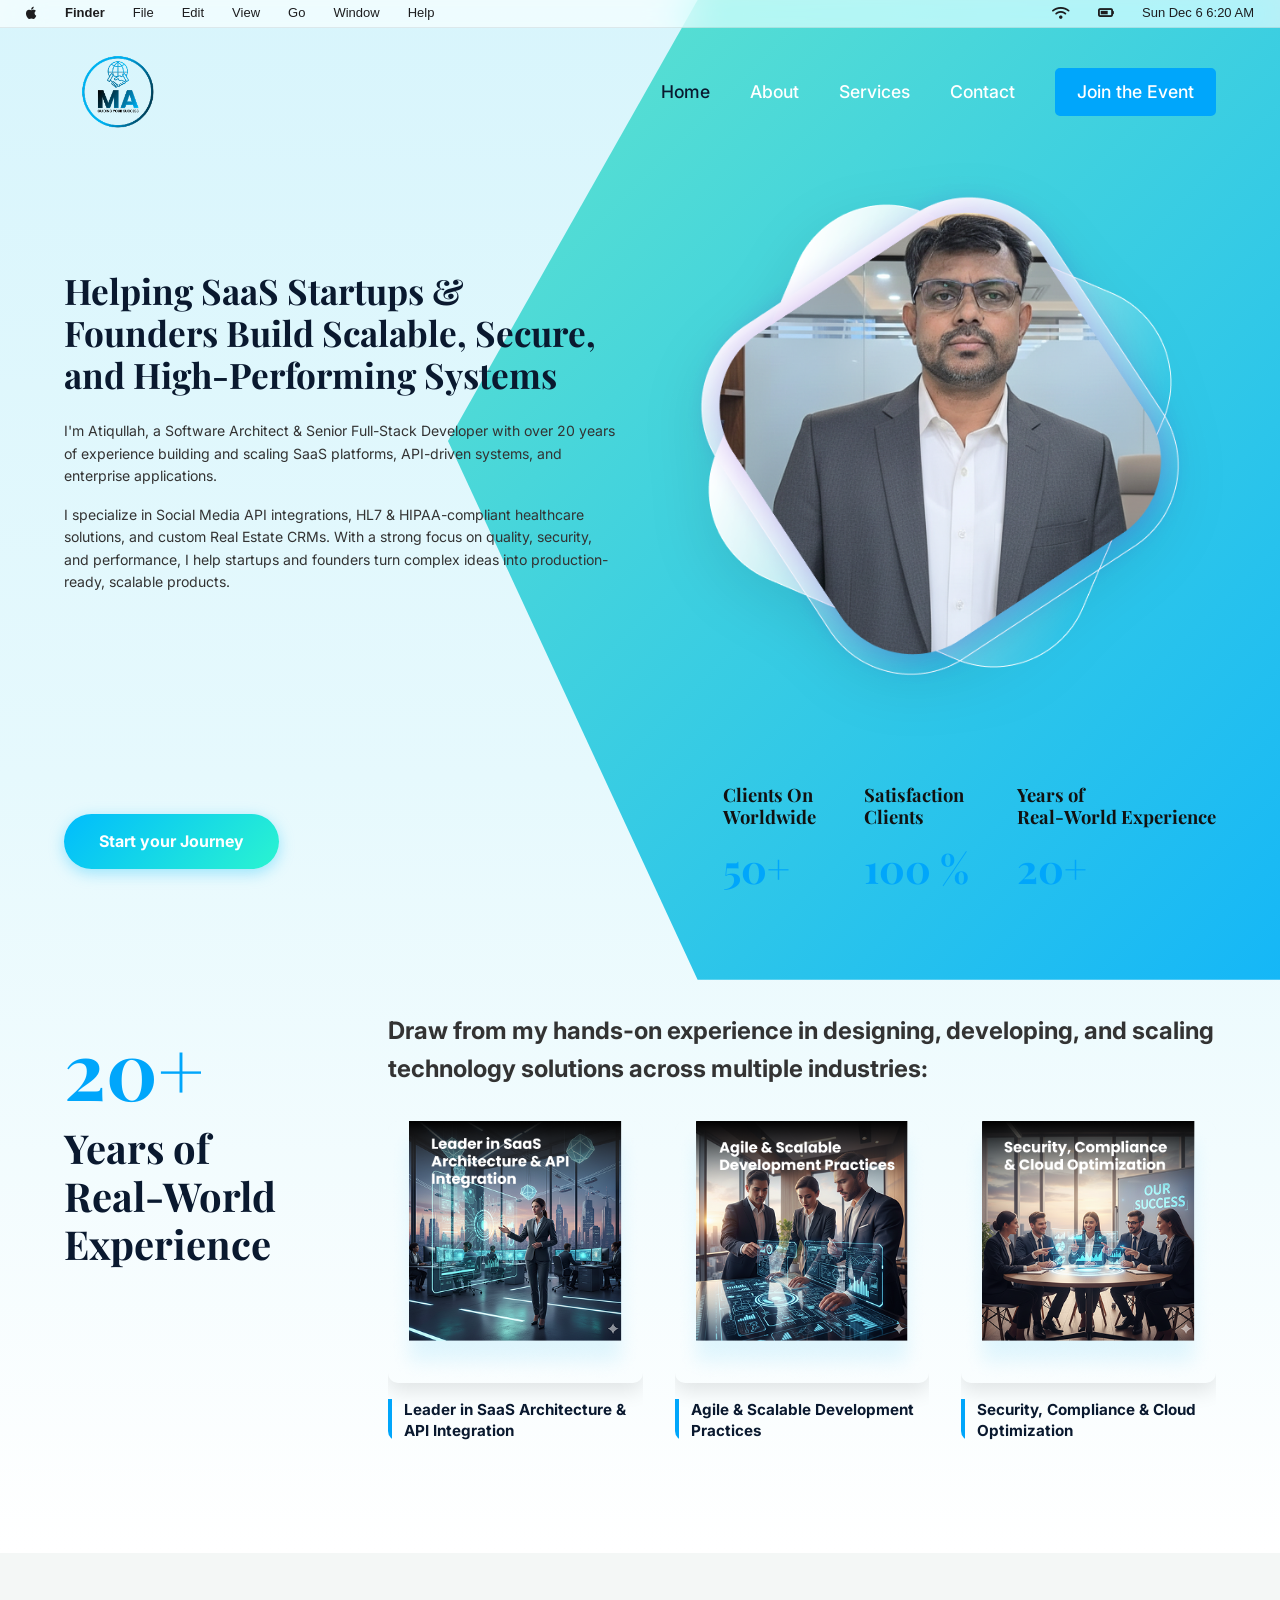
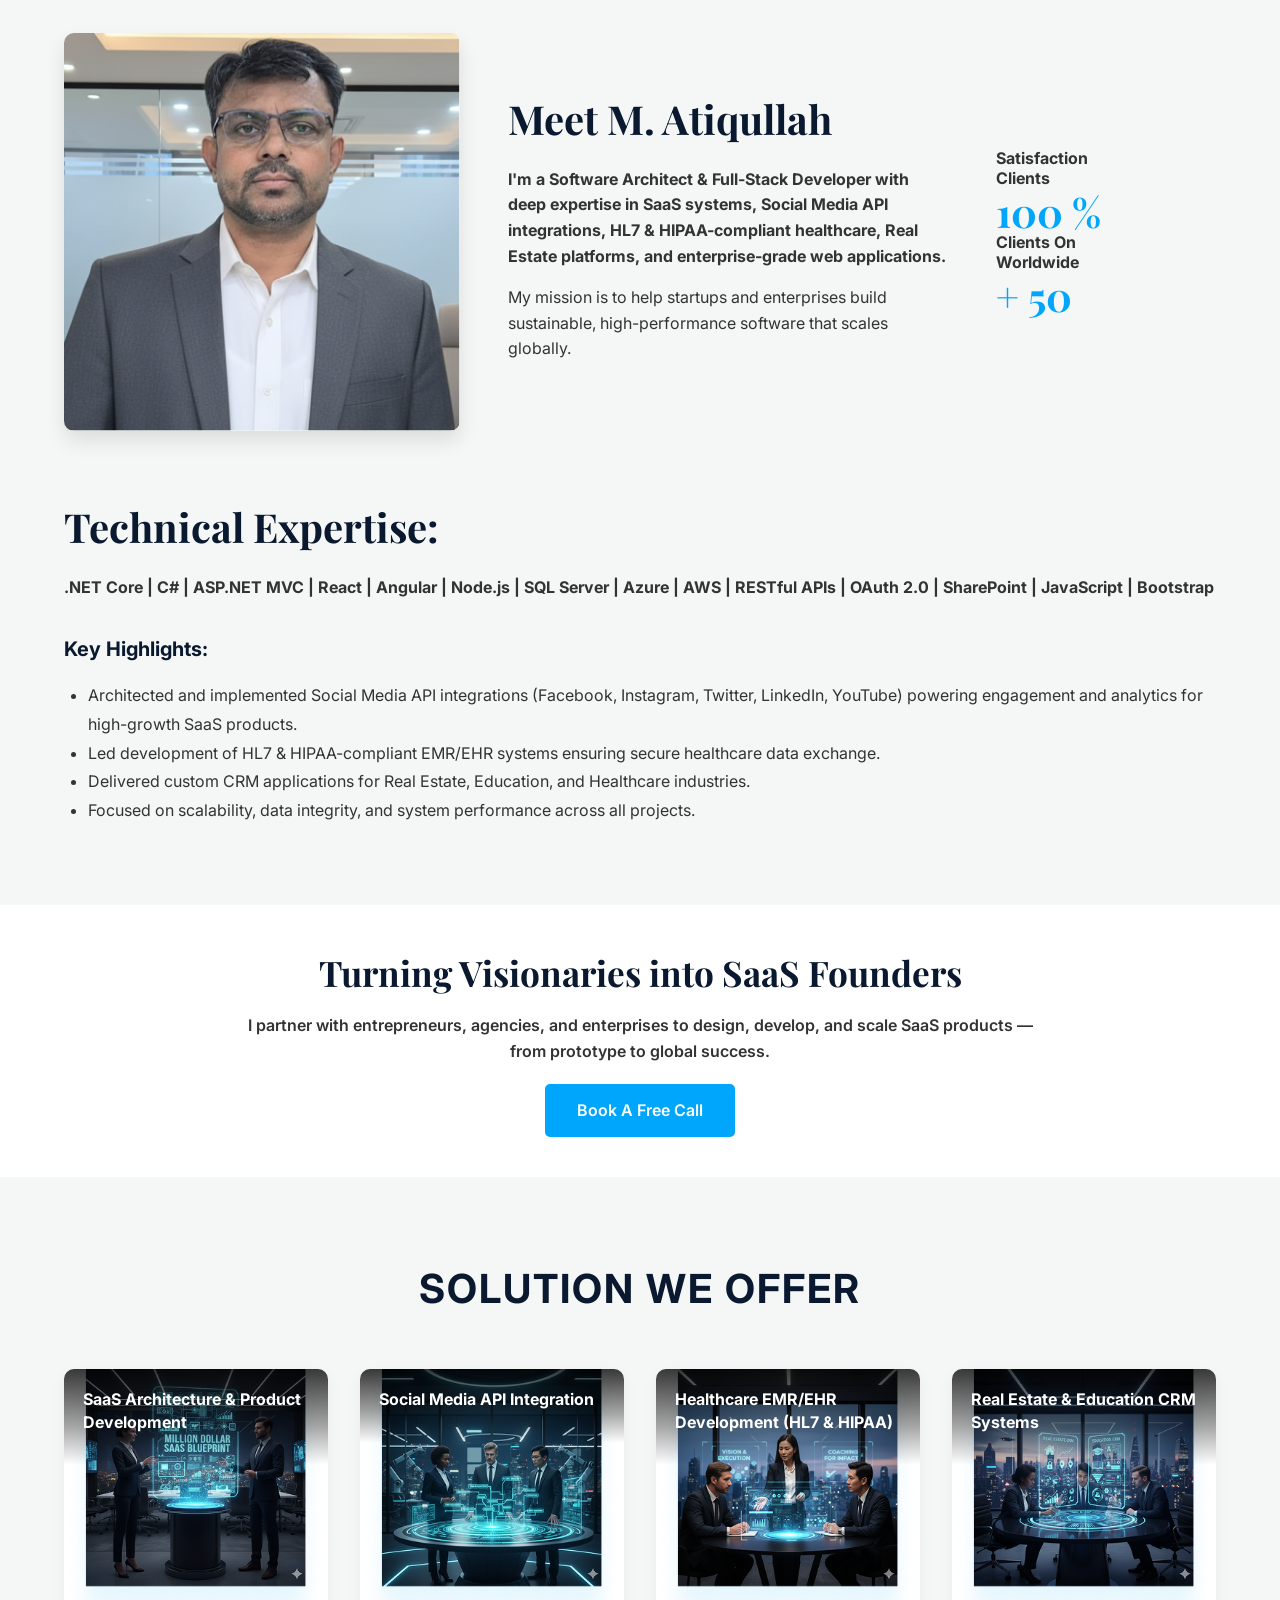
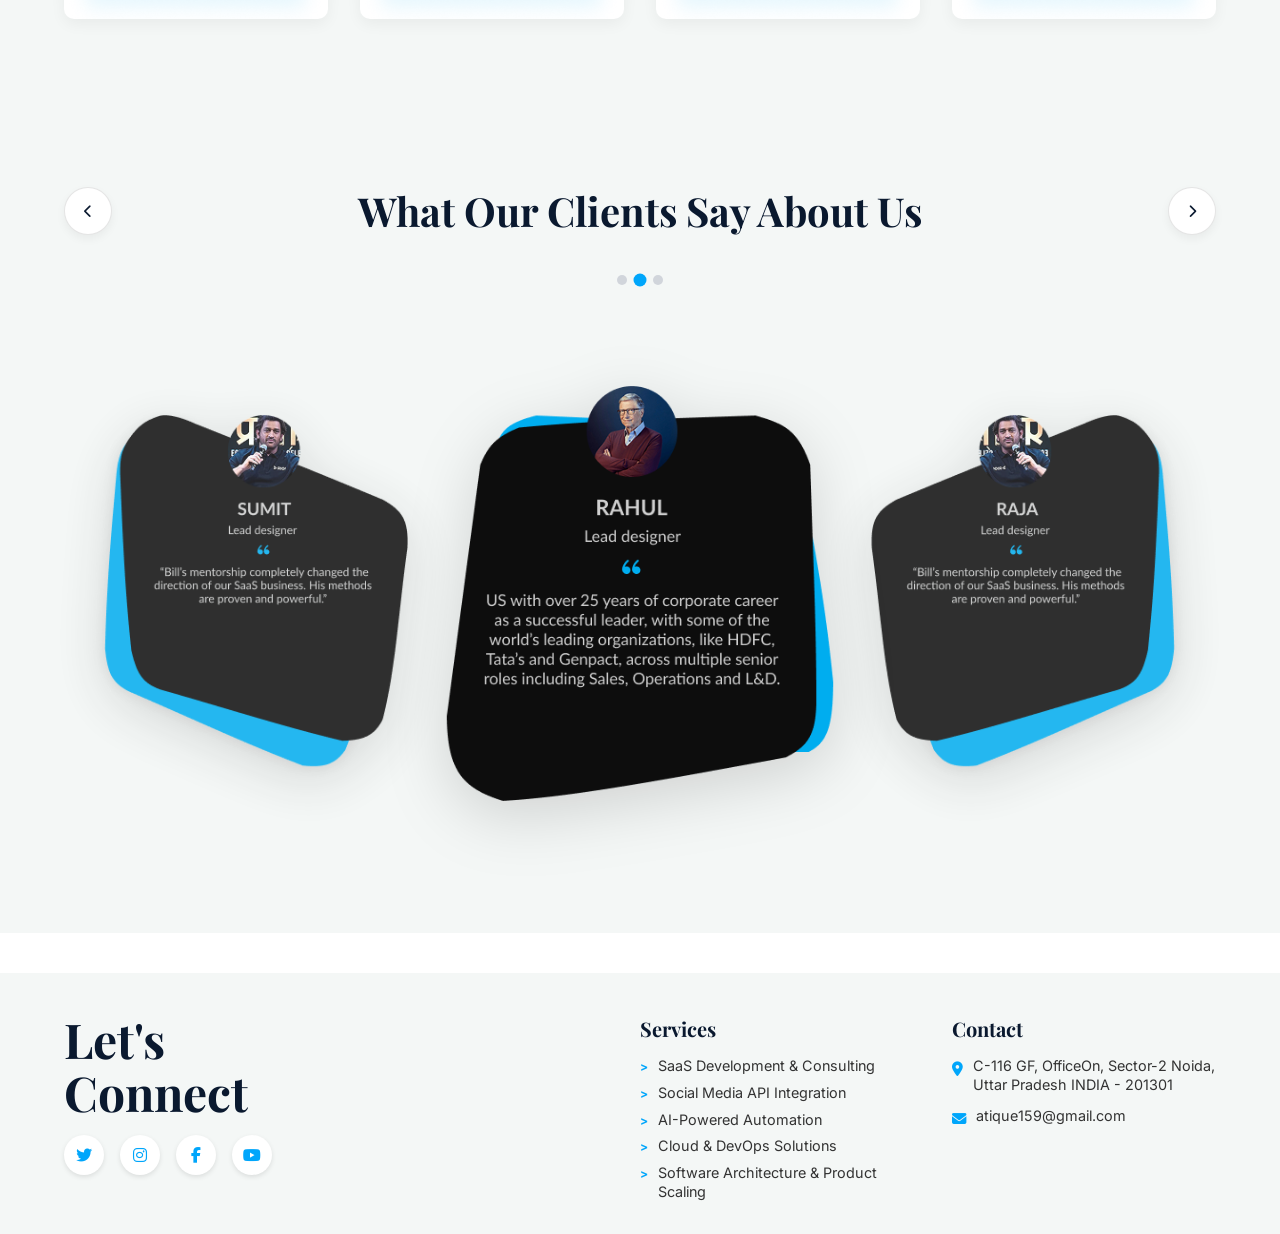
==== commit 84801798: "Fix mobile responsive and layout bugs (issues 1-9)" ====
--- a/index.html
+++ b/index.html
@@ -94,9 +94,9 @@
         <div class="container">
           <div style="display: grid; grid-template-columns: 1fr 3fr; gap: 3rem; align-items: start;">
             <!-- Left Column: 20+ Years text -->
-            <div style="padding-top: 1rem;">
+            <div class="experience-stats" style="padding-top: 1rem;">
               <h2 class="text-primary" style="font-size: 5rem; line-height: 1; margin: 0; font-weight: bold;">20+</h2>
-              <h2 style="font-size: 2.5rem; margin-top: 1rem; line-height: 1.2;">Years of<br>Real-World<br>Experience</h2>
+              <h2 style="font-size: 2.5rem; margin-top: 1rem; line-height: 1.2;">Years of <br>Real-World <br>Experience</h2>
             </div>
             
             <!-- Right Column: Text and 3 Cards -->
@@ -106,14 +106,29 @@
               </p>
               
               <div class="grid-3">
-                <div class="card" style="box-shadow: none; background: transparent;">
-                  <img src="Group%201000001676.png" alt="Leader in SaaS Architecture & API Integration" style="height: auto; border-radius: 10px;" width="360" height="360" loading="lazy">
+                <div class="card" style="box-shadow: none; background: transparent; display: flex; flex-direction: column;">
+                  <div style="border-radius: 10px; overflow: hidden; box-shadow: 0 8px 20px rgba(0,0,0,0.1);">
+                    <img src="Group%201000001676.png" alt="Leader in SaaS Architecture & API Integration" style="width: 100%; height: auto; display: block;" width="360" height="360" loading="lazy">
+                  </div>
+                  <div style="border-left: 4px solid var(--primary-light); padding-left: 0.75rem; margin-top: 1rem; text-align: left;">
+                    <p style="font-weight: 700; font-size: 0.95rem; color: var(--primary-dark); margin: 0; line-height: 1.4;">Leader in SaaS Architecture &amp; API Integration</p>
+                  </div>
                 </div>
-                <div class="card" style="box-shadow: none; background: transparent;">
-                  <img src="Group%201000001677.png" alt="Agile & Scalable Development Practices" style="height: auto; border-radius: 10px;" width="360" height="360" loading="lazy">
+                <div class="card" style="box-shadow: none; background: transparent; display: flex; flex-direction: column;">
+                  <div style="border-radius: 10px; overflow: hidden; box-shadow: 0 8px 20px rgba(0,0,0,0.1);">
+                    <img src="Group%201000001677.png" alt="Agile & Scalable Development Practices" style="width: 100%; height: auto; display: block;" width="360" height="360" loading="lazy">
+                  </div>
+                  <div style="border-left: 4px solid var(--primary-light); padding-left: 0.75rem; margin-top: 1rem; text-align: left;">
+                    <p style="font-weight: 700; font-size: 0.95rem; color: var(--primary-dark); margin: 0; line-height: 1.4;">Agile &amp; Scalable Development Practices</p>
+                  </div>
                 </div>
-                <div class="card" style="box-shadow: none; background: transparent;">
-                  <img src="Group%201000001678.png" alt="Security, Compliance & Cloud Optimization" style="height: auto; border-radius: 10px;" width="360" height="360" loading="lazy">
+                <div class="card" style="box-shadow: none; background: transparent; display: flex; flex-direction: column;">
+                  <div style="border-radius: 10px; overflow: hidden; box-shadow: 0 8px 20px rgba(0,0,0,0.1);">
+                    <img src="Group%201000001678.png" alt="Security, Compliance & Cloud Optimization" style="width: 100%; height: auto; display: block;" width="360" height="360" loading="lazy">
+                  </div>
+                  <div style="border-left: 4px solid var(--primary-light); padding-left: 0.75rem; margin-top: 1rem; text-align: left;">
+                    <p style="font-weight: 700; font-size: 0.95rem; color: var(--primary-dark); margin: 0; line-height: 1.4;">Security, Compliance &amp; Cloud Optimization</p>
+                  </div>
                 </div>
               </div>
             </div>
@@ -134,8 +149,8 @@
             <p>My mission is to help startups and enterprises build sustainable, high-performance software that scales globally.</p>
           </div>
           
-          <div>
-            <div class="stat-item" style="margin-bottom: 1.2rem;">
+          <div class="meet-stats">
+            <div class="stat-item">
               <p style="margin-bottom: 0.25rem; line-height: 1.25;"><strong>Satisfaction<br>Clients</strong></p>
               <h3 class="text-primary" style="font-size: 2.5rem; margin-bottom: 0; line-height: 1;">100 %</h3>
             </div>
@@ -250,7 +265,7 @@
   <footer>
     <div class="container footer-grid">
       <div class="footer-brand">
-        <h2>Let's<br>Connect</h2>
+        <h2>Let's <br class="desktop-only">Connect</h2>
         <div class="social-links">
           <a href="#"><i class="fab fa-twitter"></i></a>
           <a href="#"><i class="fab fa-instagram"></i></a>
--- a/styles.css
+++ b/styles.css
@@ -771,7 +771,7 @@
 
   header, .header-transparent {
     top: 0;
-    position: fixed;
+    position: absolute;
   }
 
   /* Typography */
@@ -802,6 +802,35 @@
   .nav-links li { width: 100%; text-align: center; }
   .nav-links li a { display: block; padding: 0.75rem 1rem; }
 
+  /* Ensure text is dark and visible on the white mobile menu background */
+  .header-transparent .nav-links a,
+  .nav-links a {
+    color: var(--text-dark) !important;
+  }
+  .header-transparent .nav-links a:hover,
+  .header-transparent .nav-links a.active,
+  .nav-links a:hover,
+  .nav-links a.active {
+    color: var(--primary-light) !important;
+  }
+
+  /* Shape the 'Join the Event' button so it doesn't span full-width like a highlighter */
+  .nav-links li .btn {
+    display: inline-block !important;
+    width: auto !important;
+    margin: 0.5rem auto !important;
+    padding: 8px 25px !important;
+    background-color: var(--primary-light) !important;
+    color: var(--text-light) !important;
+    border-radius: 5px !important;
+    border: 2px solid var(--primary-light) !important;
+    white-space: nowrap !important;
+  }
+  .nav-links li .btn:hover {
+    background-color: transparent !important;
+    color: var(--primary-light) !important;
+  }
+
   /* Hero */
   .hero {
     padding-top: 7rem;
@@ -871,15 +900,40 @@
   .banner h2 { font-size: 1.5rem !important; }
   .banner p { font-size: 0.9rem; }
 
-  /* Solution cards */
-  .solution-card-inner img { height: 200px; }
-
-  /* Testimonials */
+  /* Solution cards layout and ratio without distortion */
+  .solution-card-inner img {
+    height: auto !important;
+    aspect-ratio: 4/3 !important;
+    object-fit: cover !important;
+  }
+ 
+  /* Testimonials carousel middle navigation arrows & section styling */
+  .testimonials-section .container {
+    position: relative !important;
+  }
   .testimonials-header {
-    flex-direction: column;
-    gap: 1rem;
-  }
-  .testimonials-header h2 { font-size: 1.5rem !important; }
+    display: block !important;
+    text-align: center !important;
+    margin-bottom: 2rem !important;
+  }
+  .testimonials-header h2 {
+    font-size: 1.5rem !important;
+    margin: 0 3rem !important;
+    text-align: center !important;
+  }
+  .testimonial-nav-btn {
+    position: absolute !important;
+    top: 55% !important; /* centered vertically relative to the testimonials content */
+    transform: translateY(-50%) !important;
+    z-index: 10 !important;
+    margin: 0 !important;
+  }
+  #prev-btn {
+    left: -10px !important;
+  }
+  #next-btn {
+    right: -10px !important;
+  }
   .testimonials-row {
     flex-direction: column;
     align-items: center;
@@ -945,6 +999,42 @@
     border-radius: 20px !important;
     margin: 1rem 0 !important;
   }
+
+  /* Years of experience side-by-side on mobile */
+  .experience-stats {
+    display: flex !important;
+    flex-direction: row !important;
+    align-items: center !important;
+    gap: 1.5rem !important;
+    margin-bottom: 1.5rem !important;
+    text-align: left !important;
+  }
+  .experience-stats h2 {
+    margin: 0 !important;
+  }
+  .experience-stats h2 br {
+    display: none !important;
+  }
+
+  /* Meet M. Atiqullah stats row side-by-side */
+  .meet-stats {
+    display: flex !important;
+    flex-direction: row !important;
+    justify-content: space-around !important;
+    align-items: flex-start !important;
+    gap: 1.5rem !important;
+    width: 100% !important;
+    margin: 1.5rem 0 !important;
+    text-align: center !important;
+  }
+  .meet-stats .stat-item {
+    margin-bottom: 0 !important;
+  }
+
+  /* Desktop-only break hiding on mobile */
+  .desktop-only {
+    display: none !important;
+  }
 }
 
 /* ============================================
@@ -971,7 +1061,11 @@
 
   .testimonials-header h2 { font-size: 1.3rem !important; }
 
-  .solution-card-inner img { height: 160px; }
+  .solution-card-inner img {
+    height: auto !important;
+    aspect-ratio: 4/3 !important;
+    object-fit: cover !important;
+  }
 
   /* About page bio image */
   [style*="max-width: 380px"] {
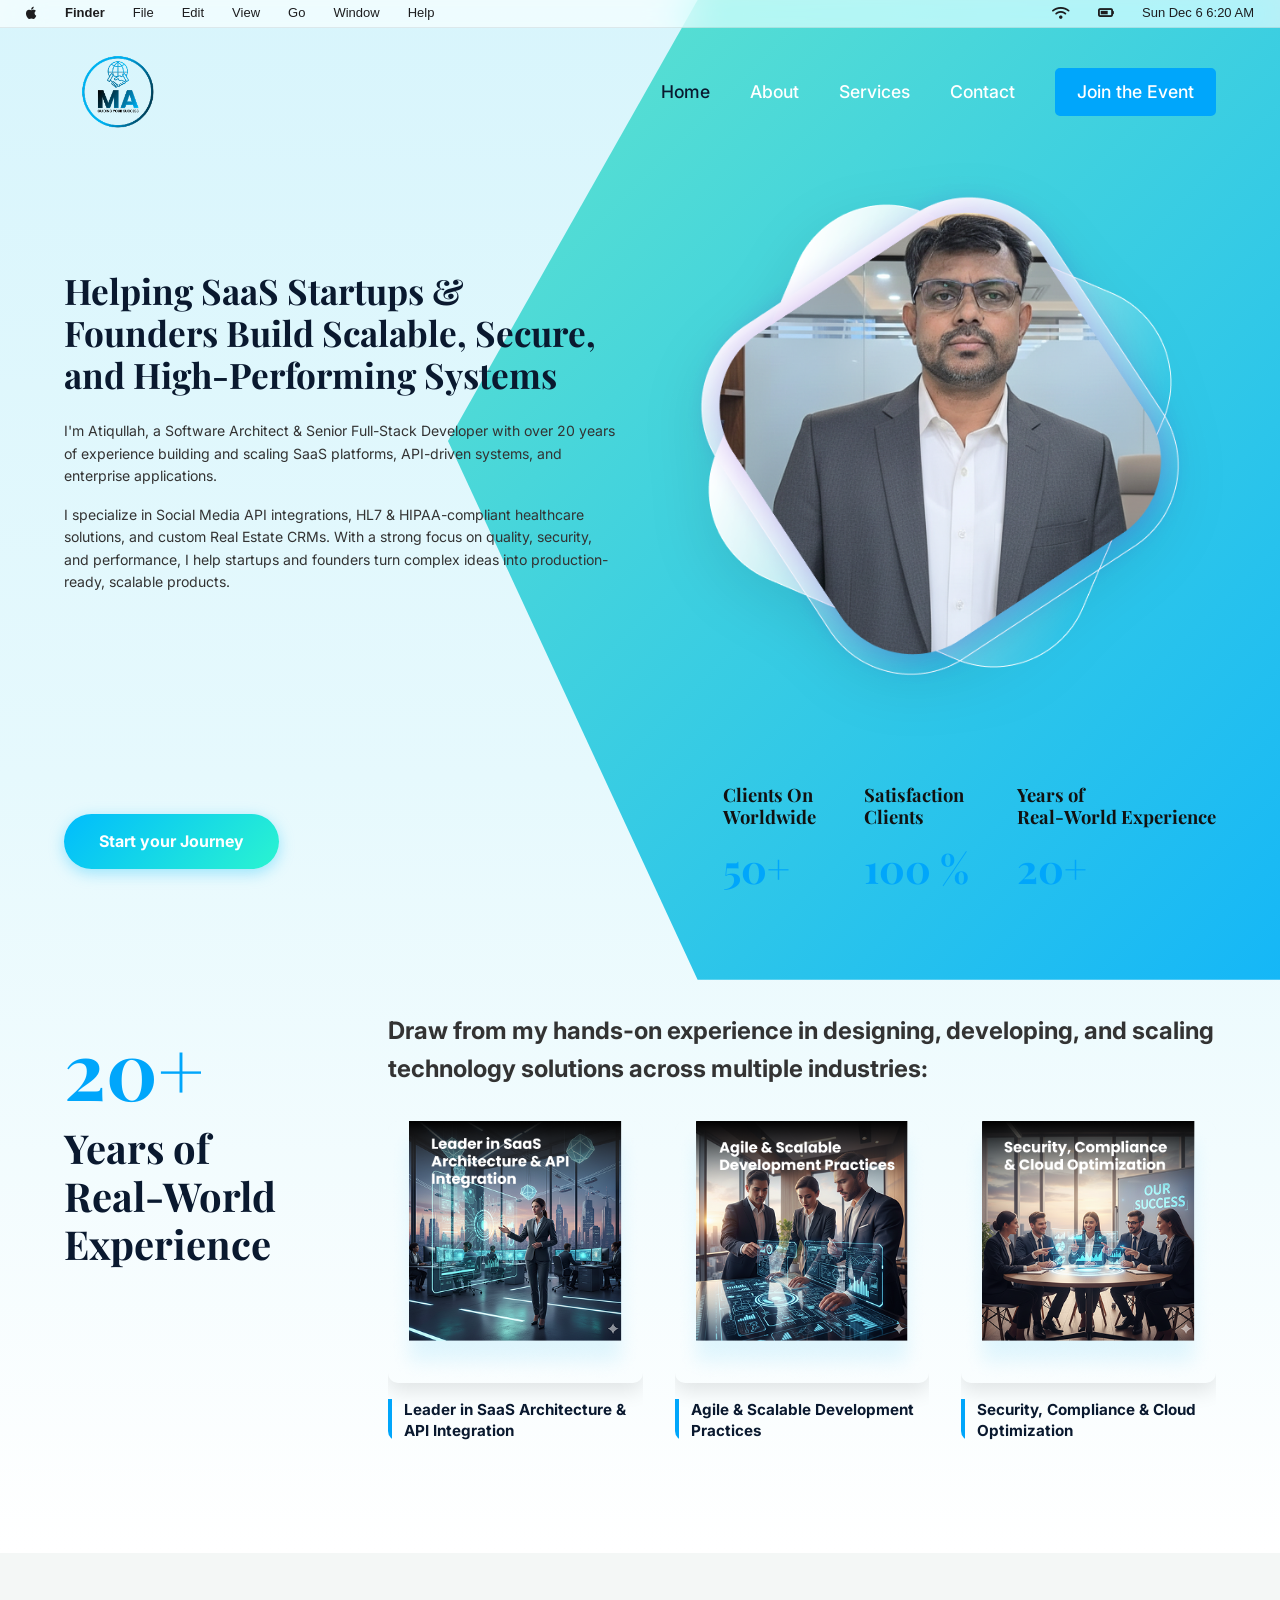
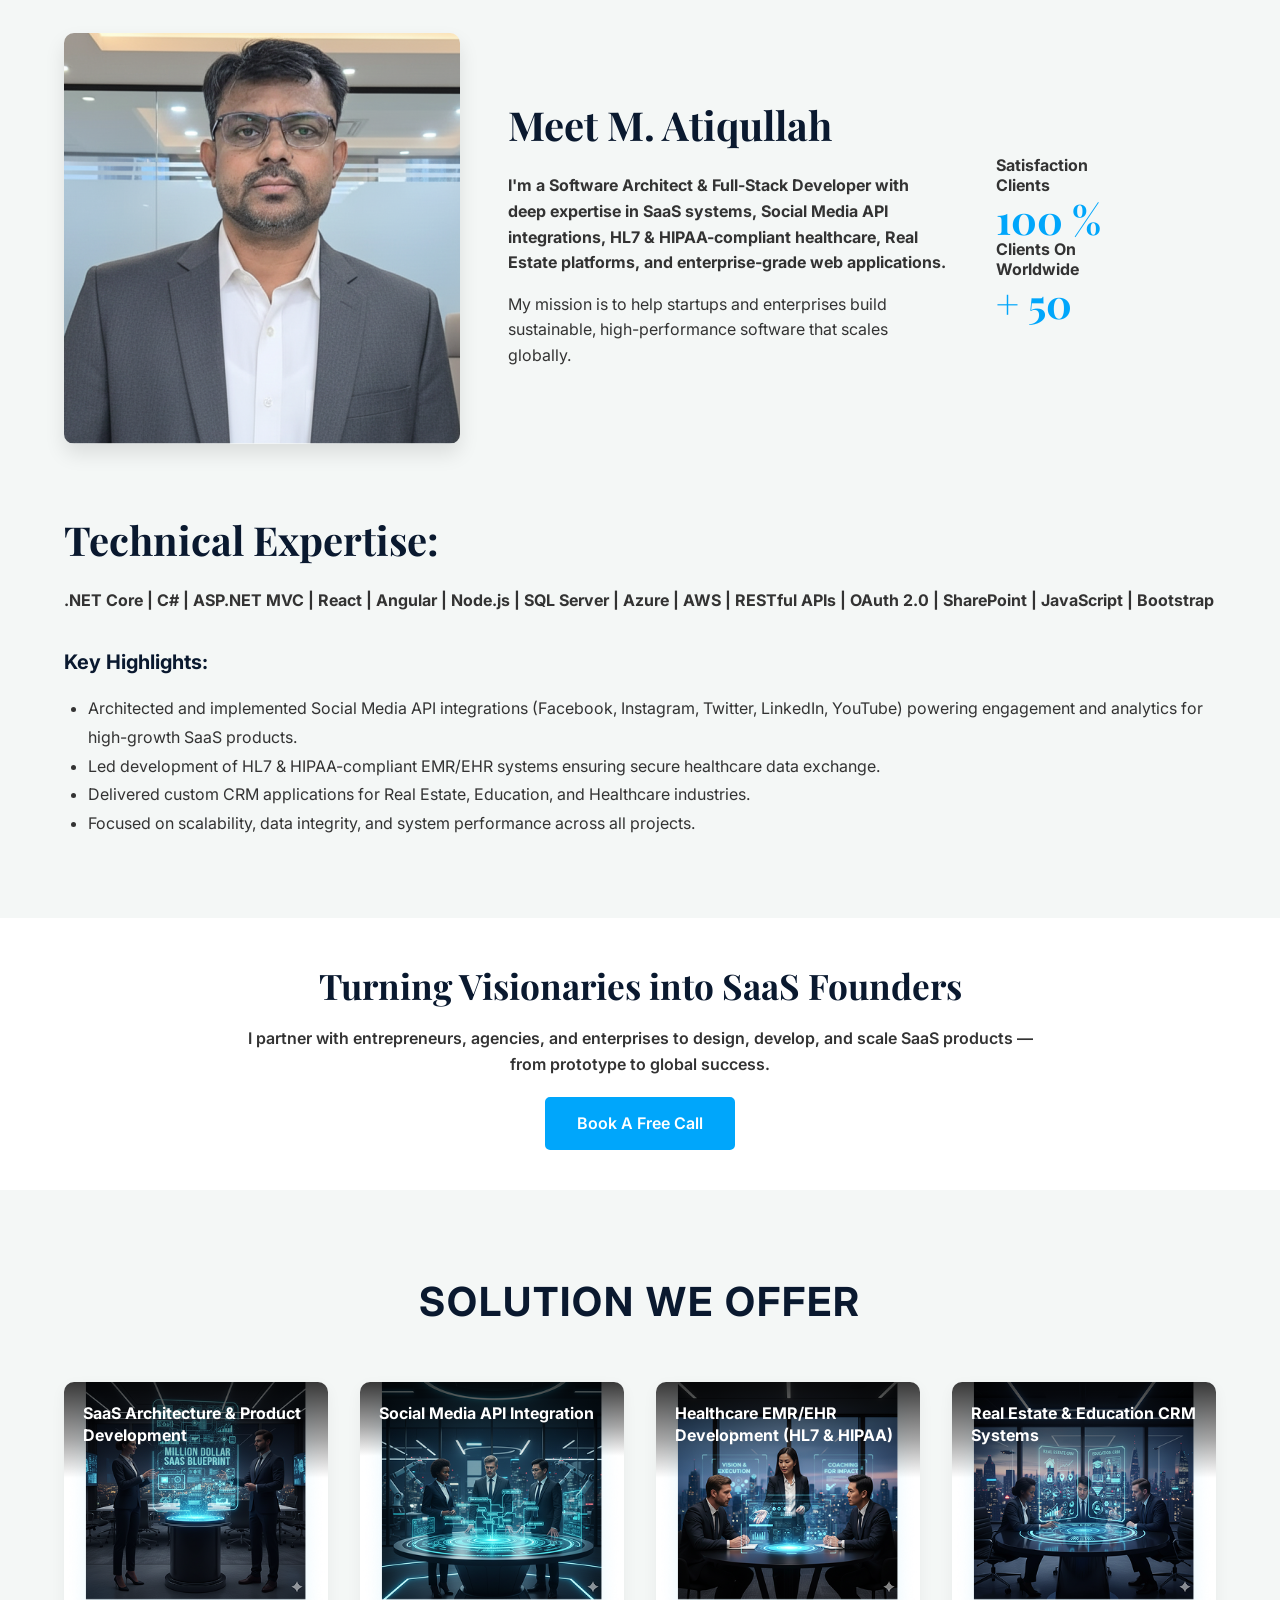
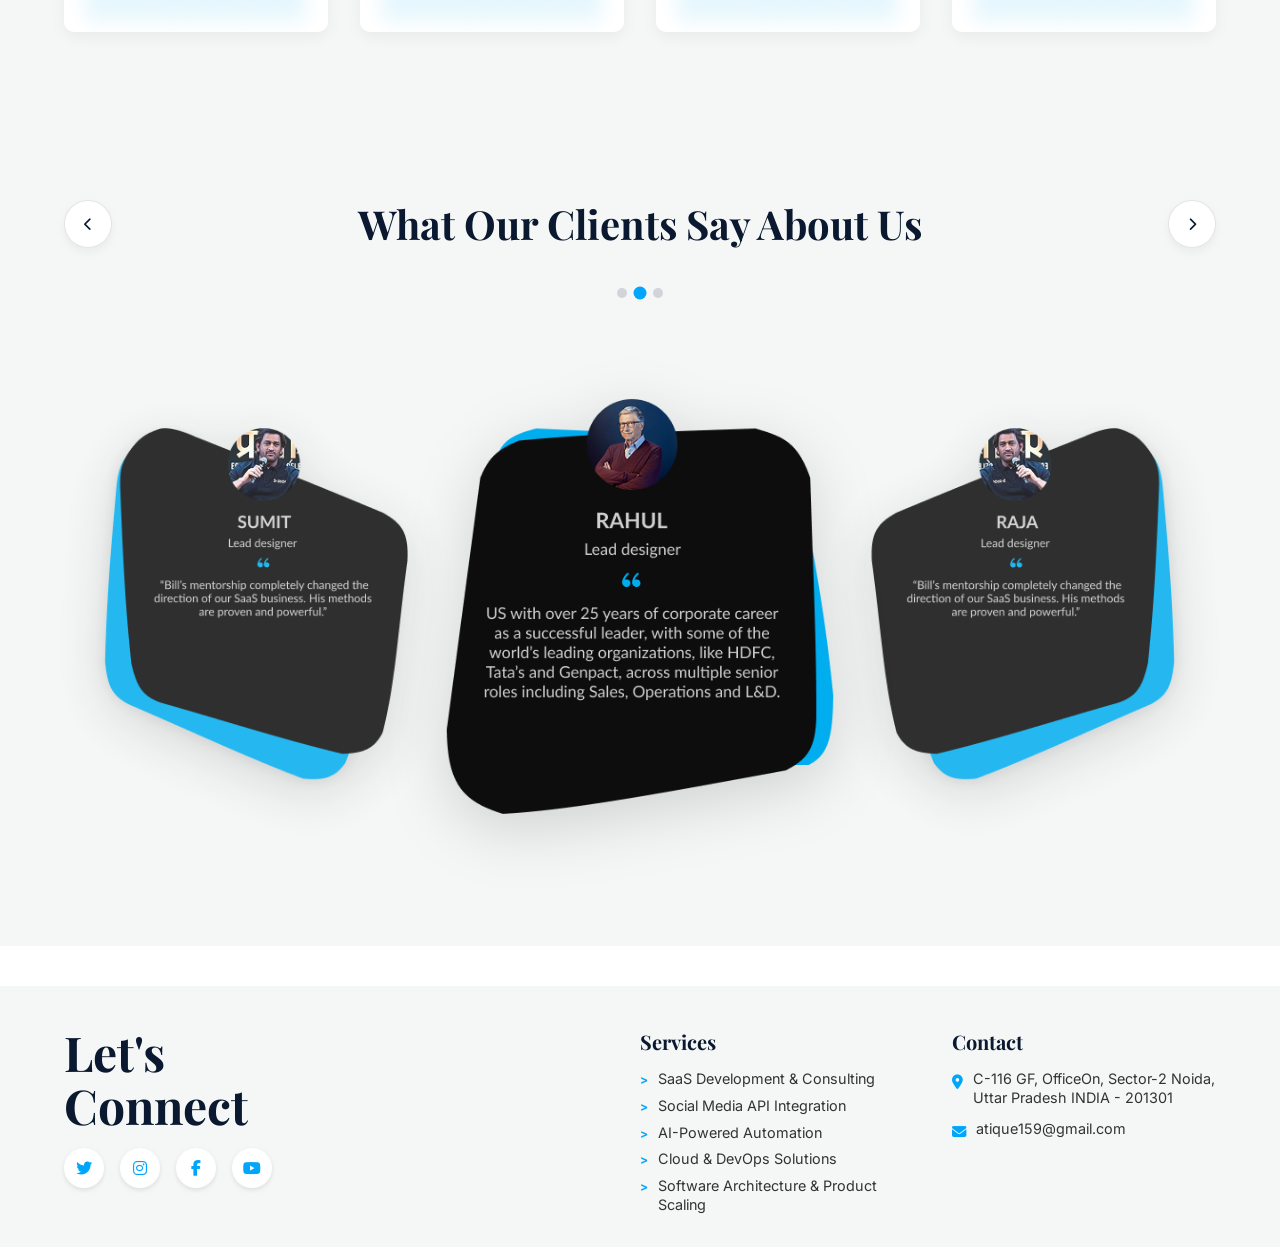
==== commit 499edc29: "Optimize page load speed: fix CLS layout shifts, lazy load offscreen images, remove slow @import" ====
--- a/index.html
+++ b/index.html
@@ -7,6 +7,7 @@
   <meta name="description" content="M. Atiqullah is a Software Architect & Senior Full-Stack Developer helping startups build scalable SaaS platforms.">
     <link rel="preconnect" href="https://fonts.googleapis.com">
     <link rel="preconnect" href="https://fonts.gstatic.com" crossorigin>
+    <link href="https://fonts.googleapis.com/css2?family=Inter:wght@300;400;500;600;700&family=Playfair+Display:wght@400;500;600;700;800&display=swap" rel="stylesheet">
     <meta property="og:title" content="Atiqullah Portfolio">
     <meta property="og:description" content="Software Architect & SaaS Developer portfolio showcasing projects and expertise.">
     <meta property="og:url" content="https://atiqullah-portfolio.onrender.com/">
@@ -38,7 +39,7 @@
     <header role="banner" class="header-transparent">
     <div class="container navbar">
       <a href="index.html" class="logo">
-        <img src="4%201.png" alt="MA Logo" class="logo-img">
+        <img src="4%201.png" alt="MA Logo" class="logo-img" width="196" height="196">
       </a>
       <button class="hamburger"><i class="fas fa-bars"></i></button>
       <ul class="nav-links">
@@ -65,7 +66,7 @@
             <p>I specialize in Social Media API integrations, HL7 & HIPAA-compliant healthcare solutions, and custom Real Estate CRMs. With a strong focus on quality, security, and performance, I help startups and founders turn complex ideas into production-ready, scalable products.</p>
           </div>
           <div class="hero-image">
-            <img src="Group%201000001688.png" width="600" height="400" fetchpriority="high" alt="M. Atiqullah">
+            <img src="Group%201000001688.png" width="647" height="647" fetchpriority="high" alt="M. Atiqullah">
           </div>
           
           <div class="hero-bottom-row">
@@ -108,7 +109,7 @@
               <div class="grid-3">
                 <div class="card" style="box-shadow: none; background: transparent; display: flex; flex-direction: column;">
                   <div style="border-radius: 10px; overflow: hidden; box-shadow: 0 8px 20px rgba(0,0,0,0.1);">
-                    <img src="Group%201000001676.png" alt="Leader in SaaS Architecture & API Integration" style="width: 100%; height: auto; display: block;" width="360" height="360" loading="lazy">
+                    <img src="Group%201000001676.png" alt="Leader in SaaS Architecture & API Integration" style="width: 100%; height: auto; display: block;" width="363" height="374" loading="lazy">
                   </div>
                   <div style="border-left: 4px solid var(--primary-light); padding-left: 0.75rem; margin-top: 1rem; text-align: left;">
                     <p style="font-weight: 700; font-size: 0.95rem; color: var(--primary-dark); margin: 0; line-height: 1.4;">Leader in SaaS Architecture &amp; API Integration</p>
@@ -116,7 +117,7 @@
                 </div>
                 <div class="card" style="box-shadow: none; background: transparent; display: flex; flex-direction: column;">
                   <div style="border-radius: 10px; overflow: hidden; box-shadow: 0 8px 20px rgba(0,0,0,0.1);">
-                    <img src="Group%201000001677.png" alt="Agile & Scalable Development Practices" style="width: 100%; height: auto; display: block;" width="360" height="360" loading="lazy">
+                    <img src="Group%201000001677.png" alt="Agile & Scalable Development Practices" style="width: 100%; height: auto; display: block;" width="363" height="374" loading="lazy">
                   </div>
                   <div style="border-left: 4px solid var(--primary-light); padding-left: 0.75rem; margin-top: 1rem; text-align: left;">
                     <p style="font-weight: 700; font-size: 0.95rem; color: var(--primary-dark); margin: 0; line-height: 1.4;">Agile &amp; Scalable Development Practices</p>
@@ -124,7 +125,7 @@
                 </div>
                 <div class="card" style="box-shadow: none; background: transparent; display: flex; flex-direction: column;">
                   <div style="border-radius: 10px; overflow: hidden; box-shadow: 0 8px 20px rgba(0,0,0,0.1);">
-                    <img src="Group%201000001678.png" alt="Security, Compliance & Cloud Optimization" style="width: 100%; height: auto; display: block;" width="360" height="360" loading="lazy">
+                    <img src="Group%201000001678.png" alt="Security, Compliance & Cloud Optimization" style="width: 100%; height: auto; display: block;" width="363" height="374" loading="lazy">
                   </div>
                   <div style="border-left: 4px solid var(--primary-light); padding-left: 0.75rem; margin-top: 1rem; text-align: left;">
                     <p style="font-weight: 700; font-size: 0.95rem; color: var(--primary-dark); margin: 0; line-height: 1.4;">Security, Compliance &amp; Cloud Optimization</p>
@@ -141,7 +142,7 @@
     <section class="section-padding bg-light">
       <div class="container">
         <div style="display: grid; grid-template-columns: 1.8fr 2fr 1fr; gap: 3rem; align-items: center;">
-          <img src="unsplash_6anudmpILw4.png" alt="M. Atiqullah" style="width: 100%; min-height: 320px; object-fit: cover; border-radius: 10px; box-shadow: 0 10px 20px rgba(0,0,0,0.1);">
+          <img src="unsplash_6anudmpILw4.png" alt="M. Atiqullah" width="409" height="411" loading="lazy" style="width: 100%; min-height: 320px; object-fit: cover; border-radius: 10px; box-shadow: 0 10px 20px rgba(0,0,0,0.1);">
           
           <div>
             <h2>Meet M. Atiqullah</h2>
@@ -192,7 +193,7 @@
         <div class="grid-4">
           <div class="card solution-card">
             <div class="solution-card-inner">
-              <img src="Rectangle%206%20(2).png" alt="SaaS Architecture & Product Development">
+              <img src="Rectangle%206%20(2).png" alt="SaaS Architecture & Product Development" width="363" height="373" loading="lazy">
               <div class="solution-label">
                 <span>SaaS Architecture &amp; Product Development</span>
               </div>
@@ -200,7 +201,7 @@
           </div>
           <div class="card solution-card">
             <div class="solution-card-inner">
-              <img src="Rectangle%206%20(1).png" alt="Social Media API Integration">
+              <img src="Rectangle%206%20(1).png" alt="Social Media API Integration" width="363" height="373" loading="lazy">
               <div class="solution-label">
                 <span>Social Media API Integration</span>
               </div>
@@ -208,7 +209,7 @@
           </div>
           <div class="card solution-card">
             <div class="solution-card-inner">
-              <img src="Rectangle%206.png" alt="Healthcare EMR/EHR Development (HL7 & HIPAA)">
+              <img src="Rectangle%206.png" alt="Healthcare EMR/EHR Development (HL7 & HIPAA)" width="363" height="373" loading="lazy">
               <div class="solution-label">
                 <span>Healthcare EMR/EHR Development (HL7 &amp; HIPAA)</span>
               </div>
@@ -216,7 +217,7 @@
           </div>
           <div class="card solution-card">
             <div class="solution-card-inner">
-              <img src="Rectangle%207.png" alt="Real Estate & Education CRM Systems">
+              <img src="Rectangle%207.png" alt="Real Estate & Education CRM Systems" width="363" height="373" loading="lazy">
               <div class="solution-label">
                 <span>Real Estate &amp; Education CRM Systems</span>
               </div>
@@ -244,17 +245,17 @@
 
           <!-- Card 1: SUMIT (side card) -->
           <div class="testimonial-card side-card">
-            <img src="Group%207.png" alt="Sumit Testimonial">
+            <img src="Group%207.png" alt="Sumit Testimonial" width="348" height="404" loading="lazy">
           </div>
 
           <!-- Card 2: RAHUL (center featured card) -->
           <div class="testimonial-card center-card">
-            <img src="Group%2010.png" alt="Rahul Testimonial">
+            <img src="Group%2010.png" alt="Rahul Testimonial" width="434" height="466" loading="lazy">
           </div>
 
           <!-- Card 3: RAJA (side card) -->
           <div class="testimonial-card side-card">
-            <img src="Group%209.png" alt="Raja Testimonial">
+            <img src="Group%209.png" alt="Raja Testimonial" width="348" height="404" loading="lazy">
           </div>
 
         </div>
--- a/styles.css
+++ b/styles.css
@@ -1,5 +1,3 @@
-@import url('https://fonts.googleapis.com/css2?family=Inter:wght@300;400;500;600;700&family=Playfair+Display:wght@400;500;600;700;800&display=swap');
-
 :root {
   --primary-dark: #0a192f;
   --primary-light: #00a6fb;
